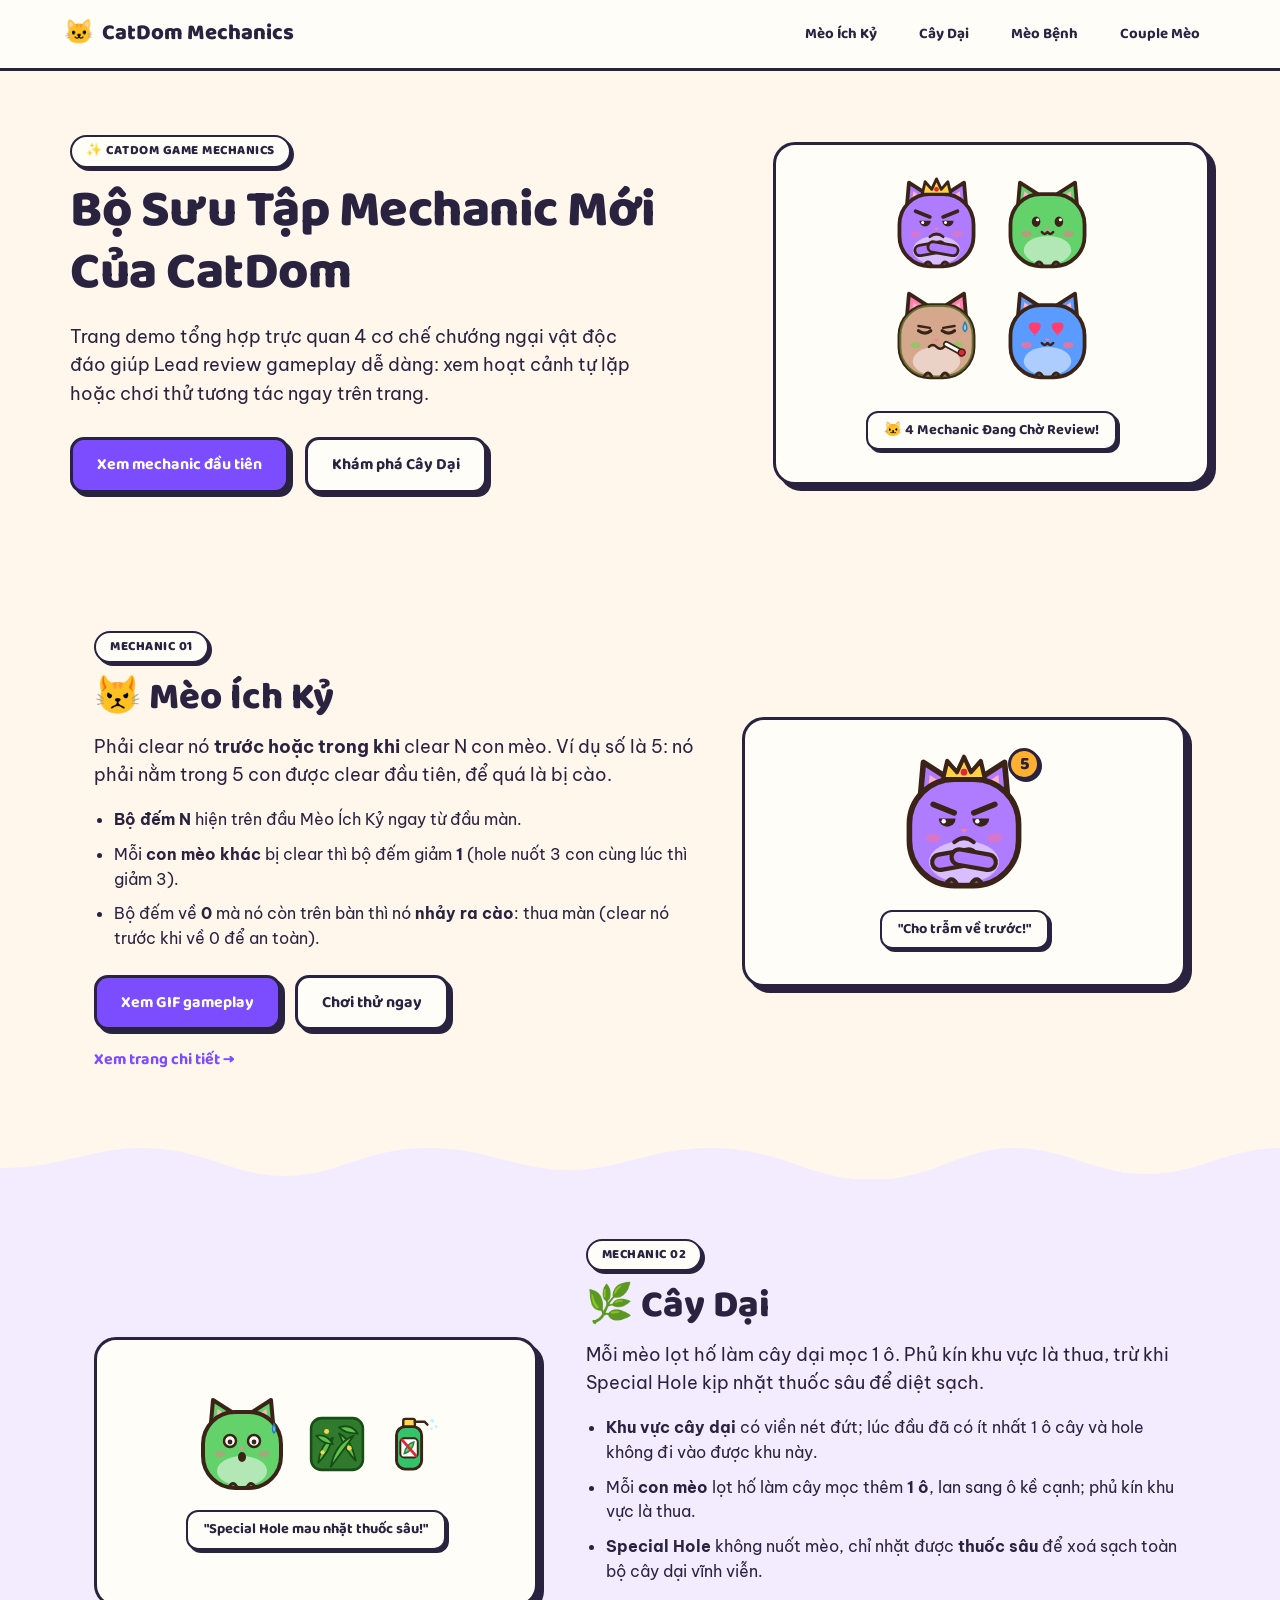
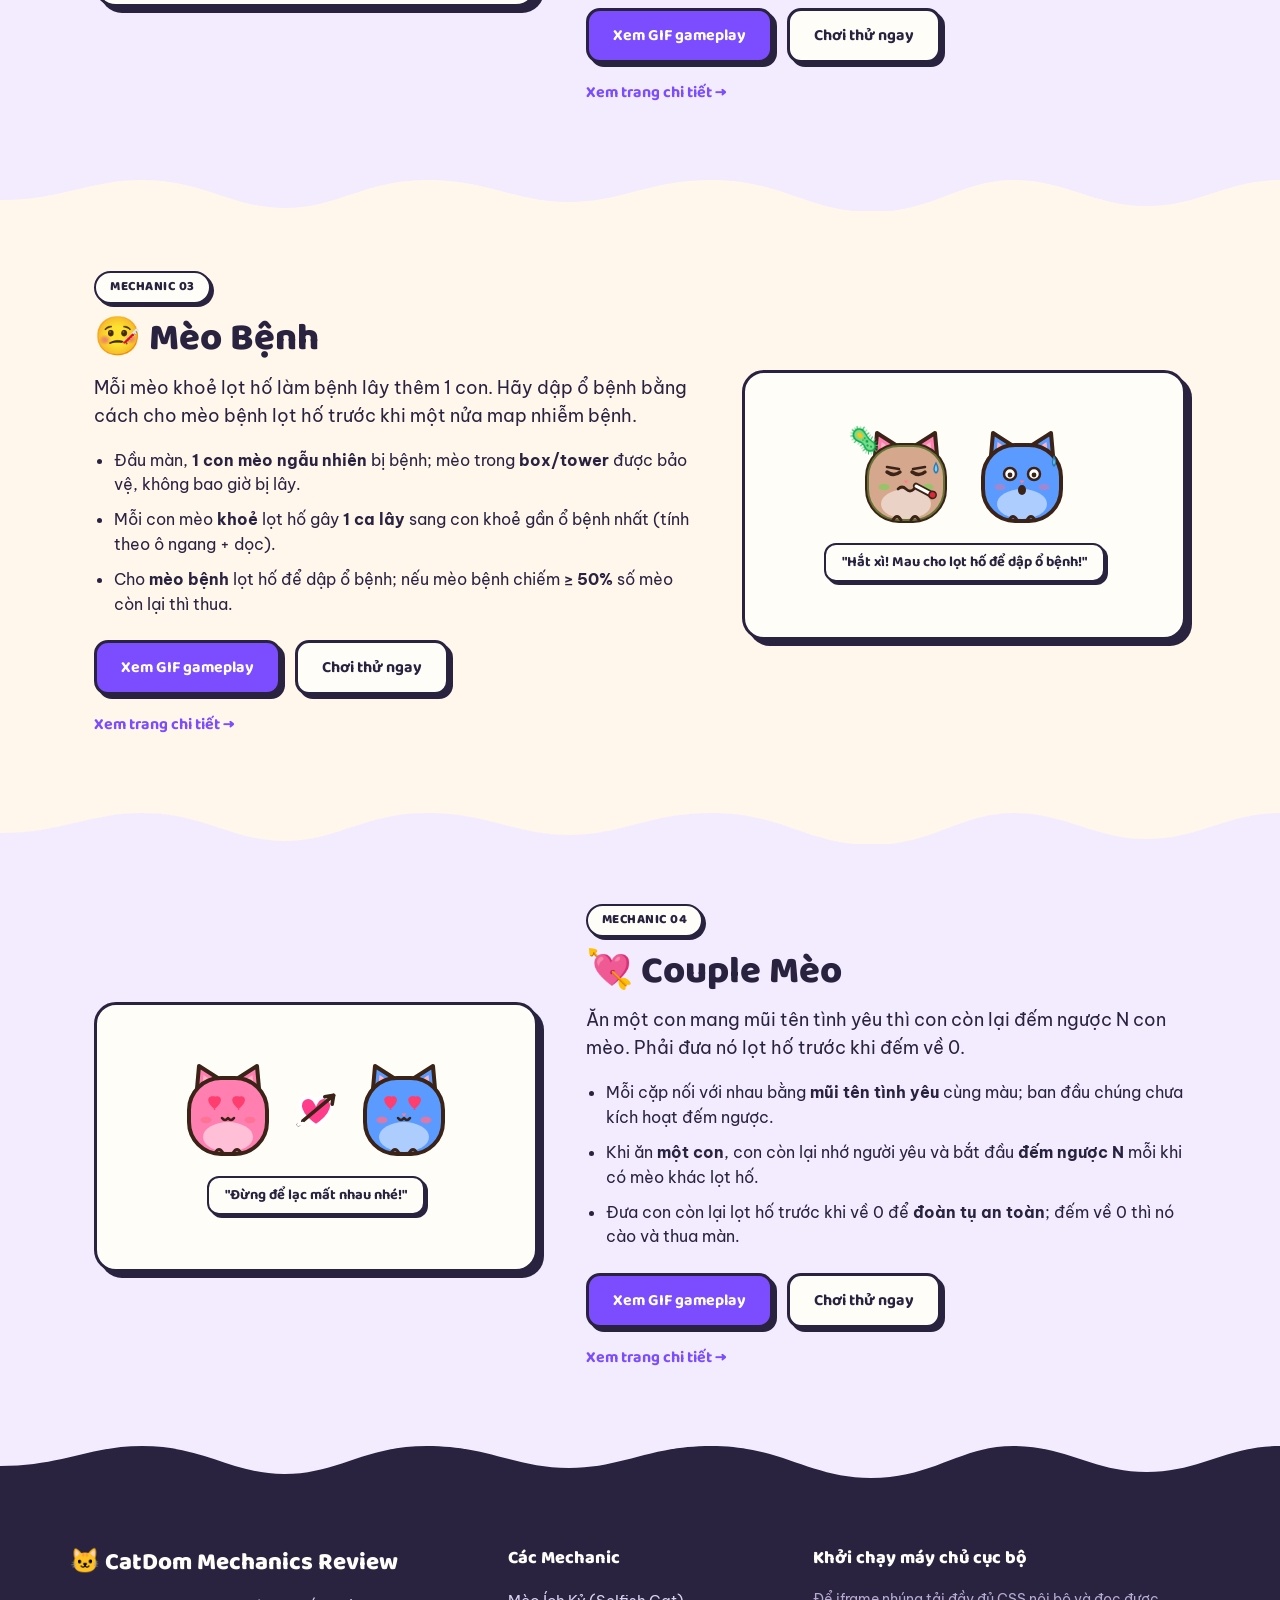
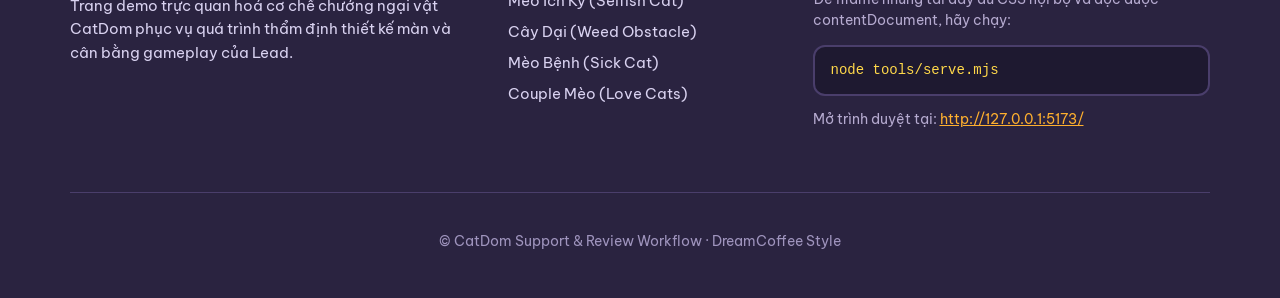
==== index.html @ c5a67ca9 "[worker] LP-1: trang demo tổng index.html" ====
<!doctype html>
<html lang="vi">
<head>
<meta charset="utf-8">
<meta name="viewport" content="width=device-width, initial-scale=1">
<title>CatDom Mechanics – Showcase &amp; Playground</title>
<link rel="preconnect" href="https://fonts.googleapis.com">
<link rel="preconnect" href="https://fonts.gstatic.com" crossorigin>
<link href="https://fonts.googleapis.com/css2?family=Baloo+2:wght@600;700;800&family=Be+Vietnam+Pro:wght@400;500;600;700&display=swap" rel="stylesheet">
<script src="assets/catdom-kit.js"></script>
<style>
:root {
  --bg-page: #fff6ec;
  --bg-alt: #f3ecff;
  --bg-card: #fffdf8;
  --ink: #2a2340;
  --accent: #7b4dff;
  --accent-soft: #efe8ff;
  --border: 3px solid #2a2340;
  --border-sm: 2px solid #2a2340;
  --radius-btn: 14px;
  --radius-card: 22px;
  --radius-chip: 999px;
  --shadow-btn: 4px 4px 0 #2a2340;
  --shadow-btn-hover: 6px 6px 0 #2a2340;
  --shadow-btn-active: 2px 2px 0 #2a2340;
  --shadow-card: 6px 6px 0 #2a2340;
  --shadow-chip: 3px 3px 0 #2a2340;
}

*, *::before, *::after {
  box-sizing: border-box;
}

html, body {
  margin: 0;
  padding: 0;
  width: 100%;
  overflow-x: hidden;
  background-color: var(--bg-page);
  color: var(--ink);
  font-family: 'Be Vietnam Pro', system-ui, -apple-system, sans-serif;
  font-size: 16px;
  line-height: 1.6;
}

h1, h2, h3, .font-title {
  font-family: 'Baloo 2', cursive, sans-serif;
  color: var(--ink);
  margin: 0;
  line-height: 1.2;
}

/* ---------- Header ---------- */
header.topbar {
  position: sticky;
  top: 0;
  z-index: 100;
  background: var(--bg-card);
  border-bottom: var(--border);
  width: 100%;
}

.header-inner {
  max-width: 1200px;
  margin: 0 auto;
  padding: 14px 24px;
  display: flex;
  align-items: center;
  justify-content: space-between;
  gap: 16px;
}

.logo {
  font-family: 'Baloo 2', cursive, sans-serif;
  font-weight: 800;
  font-size: 22px;
  color: var(--ink);
  text-decoration: none;
  display: flex;
  align-items: center;
  gap: 8px;
}

.logo span {
  font-size: 24px;
}

nav.main-nav {
  display: flex;
  align-items: center;
  gap: 10px;
  flex-wrap: wrap;
}

nav.main-nav a {
  font-family: 'Baloo 2', cursive, sans-serif;
  font-weight: 700;
  font-size: 15px;
  color: var(--ink);
  text-decoration: none;
  padding: 6px 14px;
  border-radius: 10px;
  border: 2px solid transparent;
  transition: all 0.15s ease;
}

nav.main-nav a:hover {
  background: var(--accent-soft);
  border-color: var(--ink);
}

/* ---------- Buttons ---------- */
.btn {
  font-family: 'Baloo 2', cursive, sans-serif;
  font-weight: 700;
  font-size: 16px;
  border: var(--border);
  border-radius: var(--radius-btn);
  box-shadow: var(--shadow-btn);
  padding: 12px 24px;
  cursor: pointer;
  text-decoration: none;
  display: inline-flex;
  align-items: center;
  justify-content: center;
  gap: 8px;
  transition: transform 0.15s ease, box-shadow 0.15s ease, background-color 0.15s ease;
  user-select: none;
}

.btn:hover {
  transform: translate(-2px, -2px);
  box-shadow: var(--shadow-btn-hover);
}

.btn:active {
  transform: translate(2px, 2px);
  box-shadow: var(--shadow-btn-active);
}

.btn-primary {
  background: var(--accent);
  color: #ffffff;
}

.btn-primary:hover {
  background: #6c3ce8;
}

.btn-secondary {
  background: var(--bg-card);
  color: var(--ink);
}

.btn-secondary:hover {
  background: #fff6ec;
}

.chip {
  border: var(--border-sm);
  border-radius: var(--radius-chip);
  box-shadow: var(--shadow-chip);
  background: var(--bg-card);
  color: var(--ink);
  font-family: 'Baloo 2', cursive, sans-serif;
  font-weight: 800;
  font-size: 13px;
  text-transform: uppercase;
  letter-spacing: 0.5px;
  padding: 4px 14px;
  display: inline-block;
  margin-bottom: 12px;
}

/* ---------- Hero ---------- */
.hero {
  background: var(--bg-page);
  padding: 64px 24px 32px;
}

.hero-wrap {
  max-width: 1140px;
  margin: 0 auto;
  display: grid;
  grid-template-columns: 1.2fr 0.8fr;
  align-items: center;
  gap: 48px;
}

.hero-text h1 {
  font-size: clamp(34px, 5vw, 52px);
  font-weight: 800;
  margin-bottom: 16px;
  letter-spacing: -0.5px;
}

.hero-desc {
  font-size: 18px;
  color: var(--ink);
  margin-bottom: 28px;
  max-width: 580px;
}

.hero-btns {
  display: flex;
  gap: 16px;
  flex-wrap: wrap;
}

/* ---------- Cards & Art ---------- */
.card-art {
  border: var(--border);
  border-radius: var(--radius-card);
  box-shadow: var(--shadow-card);
  background: var(--bg-card);
  padding: 32px;
  position: relative;
  overflow: hidden;
  display: flex;
  flex-direction: column;
  align-items: center;
  justify-content: center;
  min-height: 270px;
}

.art-stage {
  display: flex;
  flex-direction: column;
  align-items: center;
  gap: 16px;
  width: 100%;
}

.art-cat-single {
  position: relative;
  width: 140px;
  height: 140px;
}

.art-cat-single svg {
  width: 100%;
  height: 100%;
}

.art-count-badge {
  position: absolute;
  top: -6px;
  right: -6px;
  min-width: 32px;
  height: 32px;
  border-radius: 16px;
  border: 3px solid var(--ink);
  font-family: 'Baloo 2', cursive, sans-serif;
  font-weight: 800;
  font-size: 18px;
  line-height: 26px;
  text-align: center;
  color: var(--ink);
  background: #ffb02e;
  box-shadow: 2px 2px 0 var(--ink);
}

.art-speech-bubble {
  background: #fffdf8;
  color: var(--ink);
  border: 2px solid var(--ink);
  border-radius: 12px;
  padding: 6px 16px;
  font-family: 'Baloo 2', cursive, sans-serif;
  font-weight: 700;
  font-size: 14.5px;
  box-shadow: 3px 3px 0 var(--ink);
}

.art-row {
  display: flex;
  align-items: center;
  justify-content: center;
  gap: 16px;
}

.art-cat-item {
  width: 100px;
  height: 100px;
  position: relative;
}

.art-cat-item svg {
  width: 100%;
  height: 100%;
}

.art-prop {
  width: 58px;
  height: 58px;
  display: flex;
  align-items: center;
  justify-content: center;
}

.art-prop svg {
  width: 100%;
  height: 100%;
}

.art-heart-prop {
  width: 44px;
  height: 44px;
}

.art-heart-prop svg {
  width: 100%;
  height: 100%;
}

.art-germ {
  position: absolute;
  top: -8px;
  left: -8px;
  font-size: 26px;
}

.hero-cats-cluster {
  display: grid;
  grid-template-columns: repeat(2, 95px);
  gap: 16px;
  justify-content: center;
  margin-bottom: 12px;
}

.hero-cluster-cat {
  width: 95px;
  height: 95px;
}

.hero-cluster-cat svg {
  width: 100%;
  height: 100%;
}

/* ---------- Mechanic Sections ---------- */
section.mech {
  width: 100%;
  position: relative;
}

section#selfish { background: var(--bg-page); }
section#weed { background: var(--bg-alt); }
section#sick { background: var(--bg-page); }
section#couple { background: var(--bg-alt); }

.mech-grid {
  max-width: 1140px;
  margin: 0 auto;
  padding: 60px 24px;
  display: grid;
  grid-template-columns: 1.15fr 0.85fr;
  align-items: center;
  gap: 48px;
}

.mech-reverse {
  grid-template-columns: 0.85fr 1.15fr;
}

.mech-reverse .mech-text-col {
  order: 2;
}

.mech-reverse .mech-art-col {
  order: 1;
}

.mech-text-col h2 {
  font-size: clamp(28px, 4vw, 38px);
  font-weight: 800;
  margin-bottom: 12px;
}

.lead-desc {
  font-size: 17.5px;
  margin: 0 0 18px 0;
}

.lead-desc b {
  color: var(--ink);
}

ul.mech-rules {
  margin: 0 0 24px 0;
  padding-left: 20px;
}

ul.mech-rules li {
  margin-bottom: 10px;
  font-size: 15.5px;
}

ul.mech-rules li b {
  font-weight: 700;
}

.btn-group {
  display: flex;
  gap: 14px;
  flex-wrap: wrap;
  margin-bottom: 16px;
}

.link-detail {
  display: inline-flex;
  align-items: center;
  gap: 6px;
  font-family: 'Baloo 2', cursive, sans-serif;
  font-weight: 700;
  font-size: 16px;
  color: var(--accent);
  text-decoration: none;
  transition: transform 0.15s ease;
}

.link-detail:hover {
  text-decoration: underline;
  transform: translateX(4px);
}

/* ---------- Drip Dividers ---------- */
.drip-wrap {
  width: 100%;
  line-height: 0;
  overflow: hidden;
  margin-top: -1px;
  margin-bottom: -1px;
}

.drip-svg {
  display: block;
  width: 100%;
  height: 48px;
}

/* ---------- Footer ---------- */
footer.site-footer {
  background: var(--ink);
  color: #fffdf8;
  padding: 64px 24px 32px;
  border-top: var(--border);
}

.footer-inner {
  max-width: 1140px;
  margin: 0 auto;
  display: grid;
  grid-template-columns: 1.5fr 1fr 1.5fr;
  gap: 40px;
  margin-bottom: 48px;
}

.footer-brand .footer-logo {
  font-family: 'Baloo 2', cursive, sans-serif;
  font-weight: 800;
  font-size: 24px;
  color: #fffdf8;
  margin-bottom: 12px;
}

.footer-brand p {
  color: #d9d2f0;
  font-size: 14.5px;
  line-height: 1.6;
  margin: 0;
}

.footer-col h4 {
  font-family: 'Baloo 2', cursive, sans-serif;
  font-weight: 800;
  font-size: 18px;
  color: #fffdf8;
  margin: 0 0 16px 0;
}

.footer-col nav {
  display: flex;
  flex-direction: column;
  gap: 8px;
}

.footer-col nav a {
  color: #d9d2f0;
  text-decoration: none;
  font-size: 14.5px;
  transition: color 0.15s;
}

.footer-col nav a:hover {
  color: #ffb02e;
}

.footer-command {
  background: #1e1930;
  border: 2px solid #4a3e6b;
  border-radius: 12px;
  padding: 12px 16px;
  font-size: 14px;
  color: #ffd84a;
  font-family: Consolas, monospace;
  margin: 10px 0;
  user-select: all;
}

.footer-sub {
  color: #b5aacf;
  font-size: 13.5px;
}

.footer-bottom {
  max-width: 1140px;
  margin: 0 auto;
  padding-top: 24px;
  border-top: 1px solid #4a3e6b;
  text-align: center;
  color: #9f94bd;
  font-size: 13.5px;
}

/* ---------- Dialog (Viewer) ---------- */
dialog#viewer {
  border: var(--border);
  border-radius: var(--radius-card);
  box-shadow: 8px 8px 0 var(--ink);
  background: var(--bg-card);
  padding: 0;
  width: 92vw;
  max-width: 980px;
  height: 86vh;
  max-height: 850px;
  overflow: hidden;
}

dialog#viewer::backdrop {
  background: rgba(42, 35, 64, 0.65);
  backdrop-filter: blur(4px);
}

.viewer-window {
  display: flex;
  flex-direction: column;
  height: 100%;
  width: 100%;
}

.viewer-header {
  display: flex;
  align-items: center;
  justify-content: space-between;
  gap: 16px;
  padding: 14px 20px;
  background: var(--bg-card);
  border-bottom: var(--border);
  flex-shrink: 0;
}

#viewer-title {
  font-family: 'Baloo 2', cursive, sans-serif;
  font-size: 22px;
  font-weight: 800;
  margin: 0;
  color: var(--ink);
}

.viewer-toolbar {
  display: flex;
  align-items: center;
  gap: 12px;
}

.mode-switch {
  display: inline-flex;
  background: var(--bg-page);
  border: var(--border-sm);
  border-radius: 12px;
  padding: 3px;
  gap: 4px;
}

.btn-mode {
  border: none;
  background: transparent;
  color: var(--ink);
  font-family: 'Baloo 2', cursive, sans-serif;
  font-weight: 700;
  font-size: 14px;
  padding: 6px 14px;
  border-radius: 8px;
  cursor: pointer;
  transition: all 0.15s ease;
}

.btn-mode[aria-pressed="true"] {
  background: var(--accent);
  color: #ffffff;
  box-shadow: 2px 2px 0 var(--ink);
}

.btn-close {
  width: 36px;
  height: 36px;
  border: 2.5px solid var(--ink);
  border-radius: 10px;
  background: var(--bg-card);
  color: var(--ink);
  font-size: 16px;
  font-weight: 800;
  display: flex;
  align-items: center;
  justify-content: center;
  cursor: pointer;
  box-shadow: 2px 2px 0 var(--ink);
  transition: transform 0.1s, box-shadow 0.1s;
}

.btn-close:hover {
  transform: translate(-1px, -1px);
  box-shadow: 3px 3px 0 var(--ink);
}

.btn-close:active {
  transform: translate(1px, 1px);
  box-shadow: 1px 1px 0 var(--ink);
}

.serve-notice {
  background: #fff3d6;
  color: #9a5b00;
  border-bottom: 2px solid var(--ink);
  padding: 10px 18px;
  font-size: 13.5px;
  margin: 0;
}

.serve-notice code {
  background: #ffe3a8;
  padding: 2px 6px;
  border-radius: 6px;
  font-weight: 700;
}

.viewer-body {
  flex: 1;
  width: 100%;
  position: relative;
  background: #f5f2fb;
  overflow: hidden;
}

#viewer-frame {
  width: 100%;
  height: 100%;
  border: none;
  display: block;
}

/* ---------- Responsive (Mobile <= 760px) ---------- */
@media (max-width: 760px) {
  .header-inner {
    padding: 12px 16px;
    flex-direction: column;
    align-items: flex-start;
  }

  nav.main-nav {
    width: 100%;
    overflow-x: auto;
    padding-bottom: 4px;
    gap: 6px;
  }

  nav.main-nav a {
    font-size: 13.5px;
    padding: 4px 10px;
    white-space: nowrap;
  }

  .hero {
    padding: 36px 16px 20px;
  }

  .hero-wrap {
    grid-template-columns: 1fr;
    gap: 32px;
  }

  .hero-text h1 {
    font-size: 32px;
  }

  .hero-btns, .btn-group {
    flex-direction: column;
    width: 100%;
  }

  .hero-btns .btn, .btn-group .btn {
    width: 100%;
    text-align: center;
  }

  .mech-grid, .mech-reverse {
    grid-template-columns: 1fr;
    padding: 40px 16px;
    gap: 28px;
  }

  .mech-art-col, .mech-reverse .mech-art-col {
    order: -1;
    width: 100%;
  }

  .mech-text-col, .mech-reverse .mech-text-col {
    order: 1;
    width: 100%;
  }

  .card-art {
    padding: 24px 16px;
    min-height: 220px;
  }

  dialog#viewer {
    width: 96vw;
    height: 94vh;
    max-height: 96vh;
    border-radius: 16px;
  }

  .viewer-header {
    flex-direction: column;
    align-items: stretch;
    gap: 10px;
    padding: 10px 14px;
  }

  .viewer-toolbar {
    justify-content: space-between;
  }

  .mode-switch {
    flex: 1;
  }

  .btn-mode {
    flex: 1;
    text-align: center;
    padding: 6px 8px;
    font-size: 13px;
  }

  .footer-inner {
    grid-template-columns: 1fr;
    gap: 32px;
  }
}
</style>
</head>
<body>

<header class="topbar">
  <div class="header-inner">
    <a href="#" class="logo"><span>🐱</span> CatDom Mechanics</a>
    <nav class="main-nav">
      <a href="#selfish">Mèo Ích Kỷ</a>
      <a href="#weed">Cây Dại</a>
      <a href="#sick">Mèo Bệnh</a>
      <a href="#couple">Couple Mèo</a>
    </nav>
  </div>
</header>

<main>
  <!-- Hero Section -->
  <section class="hero">
    <div class="hero-wrap">
      <div class="hero-text">
        <div class="chip">✨ CatDom Game Mechanics</div>
        <h1>Bộ Sưu Tập Mechanic Mới Của CatDom</h1>
        <p class="hero-desc">Trang demo tổng hợp trực quan 4 cơ chế chướng ngại vật độc đáo giúp Lead review gameplay dễ dàng: xem hoạt cảnh tự lặp hoặc chơi thử tương tác ngay trên trang.</p>
        <div class="hero-btns">
          <a href="#selfish" class="btn btn-primary">Xem mechanic đầu tiên</a>
          <a href="#weed" class="btn btn-secondary">Khám phá Cây Dại</a>
        </div>
      </div>
      <div class="hero-visual">
        <div class="card-art" id="hero-art">
          <!-- Rendered via JS -->
        </div>
      </div>
    </div>
  </section>

  <!-- Drip divider from Hero (#fff6ec) to Section 1 (#fff6ec) -->
  <div class="drip-wrap" style="background: var(--bg-page);" aria-hidden="true">
    <svg class="drip-svg" viewBox="0 0 1440 48" preserveAspectRatio="none">
      <path fill="var(--bg-page)" d="M0,0 L1440,0 L1440,16 C1380,16 1350,42 1290,42 C1230,42 1200,16 1140,16 C1080,16 1050,48 980,48 C910,48 880,16 800,16 C730,16 700,38 640,38 C580,38 550,16 480,16 C410,16 380,44 320,44 C260,44 230,16 160,16 C100,16 70,36 0,36 Z"></path>
    </svg>
  </div>

  <!-- Section 1: Selfish Cat -->
  <section id="selfish" class="mech" data-page="selfish-cat.html">
    <div class="mech-grid">
      <div class="mech-text-col">
        <div class="chip">Mechanic 01</div>
        <h2>😾 Mèo Ích Kỷ</h2>
        <p class="lead-desc">Phải clear nó <b>trước hoặc trong khi</b> clear N con mèo. Ví dụ số là 5: nó phải nằm trong 5 con được clear đầu tiên, để quá là bị cào.</p>
        <ul class="mech-rules">
          <li><b>Bộ đếm N</b> hiện trên đầu Mèo Ích Kỷ ngay từ đầu màn.</li>
          <li>Mỗi <b>con mèo khác</b> bị clear thì bộ đếm giảm <b>1</b> (hole nuốt 3 con cùng lúc thì giảm 3).</li>
          <li>Bộ đếm về <b>0</b> mà nó còn trên bàn thì nó <b>nhảy ra cào</b>: thua màn (clear nó trước khi về 0 để an toàn).</li>
        </ul>
        <div class="btn-group">
          <button type="button" class="btn btn-primary" data-action="gif">Xem GIF gameplay</button>
          <button type="button" class="btn btn-secondary" data-action="play">Chơi thử ngay</button>
        </div>
        <a href="selfish-cat.html" class="link-detail">Xem trang chi tiết →</a>
      </div>
      <div class="mech-art-col">
        <div class="card-art" id="art-selfish">
          <!-- Rendered via JS -->
        </div>
      </div>
    </div>
  </section>

  <!-- Drip divider from Section 1 (#fff6ec) to Section 2 (#f3ecff) -->
  <div class="drip-wrap" style="background: var(--bg-alt);" aria-hidden="true">
    <svg class="drip-svg" viewBox="0 0 1440 48" preserveAspectRatio="none">
      <path fill="var(--bg-page)" d="M0,0 L1440,0 L1440,16 C1380,16 1350,42 1290,42 C1230,42 1200,16 1140,16 C1080,16 1050,48 980,48 C910,48 880,16 800,16 C730,16 700,38 640,38 C580,38 550,16 480,16 C410,16 380,44 320,44 C260,44 230,16 160,16 C100,16 70,36 0,36 Z"></path>
    </svg>
  </div>

  <!-- Section 2: Weed -->
  <section id="weed" class="mech" data-page="weed.html">
    <div class="mech-grid mech-reverse">
      <div class="mech-text-col">
        <div class="chip">Mechanic 02</div>
        <h2>🌿 Cây Dại</h2>
        <p class="lead-desc">Mỗi mèo lọt hố làm cây dại mọc 1 ô. Phủ kín khu vực là thua, trừ khi Special Hole kịp nhặt thuốc sâu để diệt sạch.</p>
        <ul class="mech-rules">
          <li><b>Khu vực cây dại</b> có viền nét đứt; lúc đầu đã có ít nhất 1 ô cây và hole không đi vào được khu này.</li>
          <li>Mỗi <b>con mèo</b> lọt hố làm cây mọc thêm <b>1 ô</b>, lan sang ô kề cạnh; phủ kín khu vực là thua.</li>
          <li><b>Special Hole</b> không nuốt mèo, chỉ nhặt được <b>thuốc sâu</b> để xoá sạch toàn bộ cây dại vĩnh viễn.</li>
        </ul>
        <div class="btn-group">
          <button type="button" class="btn btn-primary" data-action="gif">Xem GIF gameplay</button>
          <button type="button" class="btn btn-secondary" data-action="play">Chơi thử ngay</button>
        </div>
        <a href="weed.html" class="link-detail">Xem trang chi tiết →</a>
      </div>
      <div class="mech-art-col">
        <div class="card-art" id="art-weed">
          <!-- Rendered via JS -->
        </div>
      </div>
    </div>
  </section>

  <!-- Drip divider from Section 2 (#f3ecff) to Section 3 (#fff6ec) -->
  <div class="drip-wrap" style="background: var(--bg-page);" aria-hidden="true">
    <svg class="drip-svg" viewBox="0 0 1440 48" preserveAspectRatio="none">
      <path fill="var(--bg-alt)" d="M0,0 L1440,0 L1440,16 C1380,16 1350,42 1290,42 C1230,42 1200,16 1140,16 C1080,16 1050,48 980,48 C910,48 880,16 800,16 C730,16 700,38 640,38 C580,38 550,16 480,16 C410,16 380,44 320,44 C260,44 230,16 160,16 C100,16 70,36 0,36 Z"></path>
    </svg>
  </div>

  <!-- Section 3: Sick Cat -->
  <section id="sick" class="mech" data-page="sick-cat.html">
    <div class="mech-grid">
      <div class="mech-text-col">
        <div class="chip">Mechanic 03</div>
        <h2>🤒 Mèo Bệnh</h2>
        <p class="lead-desc">Mỗi mèo khoẻ lọt hố làm bệnh lây thêm 1 con. Hãy dập ổ bệnh bằng cách cho mèo bệnh lọt hố trước khi một nửa map nhiễm bệnh.</p>
        <ul class="mech-rules">
          <li>Đầu màn, <b>1 con mèo ngẫu nhiên</b> bị bệnh; mèo trong <b>box/tower</b> được bảo vệ, không bao giờ bị lây.</li>
          <li>Mỗi con mèo <b>khoẻ</b> lọt hố gây <b>1 ca lây</b> sang con khoẻ gần ổ bệnh nhất (tính theo ô ngang + dọc).</li>
          <li>Cho <b>mèo bệnh</b> lọt hố để dập ổ bệnh; nếu mèo bệnh chiếm <b>≥ 50%</b> số mèo còn lại thì thua.</li>
        </ul>
        <div class="btn-group">
          <button type="button" class="btn btn-primary" data-action="gif">Xem GIF gameplay</button>
          <button type="button" class="btn btn-secondary" data-action="play">Chơi thử ngay</button>
        </div>
        <a href="sick-cat.html" class="link-detail">Xem trang chi tiết →</a>
      </div>
      <div class="mech-art-col">
        <div class="card-art" id="art-sick">
          <!-- Rendered via JS -->
        </div>
      </div>
    </div>
  </section>

  <!-- Drip divider from Section 3 (#fff6ec) to Section 4 (#f3ecff) -->
  <div class="drip-wrap" style="background: var(--bg-alt);" aria-hidden="true">
    <svg class="drip-svg" viewBox="0 0 1440 48" preserveAspectRatio="none">
      <path fill="var(--bg-page)" d="M0,0 L1440,0 L1440,16 C1380,16 1350,42 1290,42 C1230,42 1200,16 1140,16 C1080,16 1050,48 980,48 C910,48 880,16 800,16 C730,16 700,38 640,38 C580,38 550,16 480,16 C410,16 380,44 320,44 C260,44 230,16 160,16 C100,16 70,36 0,36 Z"></path>
    </svg>
  </div>

  <!-- Section 4: Couple Cat -->
  <section id="couple" class="mech" data-page="couple-cat.html">
    <div class="mech-grid mech-reverse">
      <div class="mech-text-col">
        <div class="chip">Mechanic 04</div>
        <h2>💘 Couple Mèo</h2>
        <p class="lead-desc">Ăn một con mang mũi tên tình yêu thì con còn lại đếm ngược N con mèo. Phải đưa nó lọt hố trước khi đếm về 0.</p>
        <ul class="mech-rules">
          <li>Mỗi cặp nối với nhau bằng <b>mũi tên tình yêu</b> cùng màu; ban đầu chúng chưa kích hoạt đếm ngược.</li>
          <li>Khi ăn <b>một con</b>, con còn lại nhớ người yêu và bắt đầu <b>đếm ngược N</b> mỗi khi có mèo khác lọt hố.</li>
          <li>Đưa con còn lại lọt hố trước khi về 0 để <b>đoàn tụ an toàn</b>; đếm về 0 thì nó cào và thua màn.</li>
        </ul>
        <div class="btn-group">
          <button type="button" class="btn btn-primary" data-action="gif">Xem GIF gameplay</button>
          <button type="button" class="btn btn-secondary" data-action="play">Chơi thử ngay</button>
        </div>
        <a href="couple-cat.html" class="link-detail">Xem trang chi tiết →</a>
      </div>
      <div class="mech-art-col">
        <div class="card-art" id="art-couple">
          <!-- Rendered via JS -->
        </div>
      </div>
    </div>
  </section>

  <!-- Drip divider from Section 4 (#f3ecff) to Footer (#2a2340) -->
  <div class="drip-wrap" style="background: var(--ink);" aria-hidden="true">
    <svg class="drip-svg" viewBox="0 0 1440 48" preserveAspectRatio="none">
      <path fill="var(--bg-alt)" d="M0,0 L1440,0 L1440,16 C1380,16 1350,42 1290,42 C1230,42 1200,16 1140,16 C1080,16 1050,48 980,48 C910,48 880,16 800,16 C730,16 700,38 640,38 C580,38 550,16 480,16 C410,16 380,44 320,44 C260,44 230,16 160,16 C100,16 70,36 0,36 Z"></path>
    </svg>
  </div>
</main>

<!-- Footer -->
<footer class="site-footer">
  <div class="footer-inner">
    <div class="footer-brand">
      <div class="footer-logo">🐱 CatDom Mechanics Review</div>
      <p>Trang demo trực quan hoá cơ chế chướng ngại vật CatDom phục vụ quá trình thẩm định thiết kế màn và cân bằng gameplay của Lead.</p>
    </div>
    <div class="footer-col">
      <h4>Các Mechanic</h4>
      <nav>
        <a href="#selfish">Mèo Ích Kỷ (Selfish Cat)</a>
        <a href="#weed">Cây Dại (Weed Obstacle)</a>
        <a href="#sick">Mèo Bệnh (Sick Cat)</a>
        <a href="#couple">Couple Mèo (Love Cats)</a>
      </nav>
    </div>
    <div class="footer-col">
      <h4>Khởi chạy máy chủ cục bộ</h4>
      <p class="footer-sub">Để iframe nhúng tải đầy đủ CSS nội bộ và đọc được contentDocument, hãy chạy:</p>
      <div class="footer-command">node tools/serve.mjs</div>
      <p class="footer-sub">Mở trình duyệt tại: <a href="http://127.0.0.1:5173/" style="color:#ffb02e;">http://127.0.0.1:5173/</a></p>
    </div>
  </div>
  <div class="footer-bottom">
    <p>© CatDom Support &amp; Review Workflow · DreamCoffee Style</p>
  </div>
</footer>

<!-- Viewer Dialog -->
<dialog id="viewer">
  <div class="viewer-window">
    <div class="viewer-header">
      <h2 id="viewer-title">Mechanic Review</h2>
      <div class="viewer-toolbar">
        <div class="mode-switch" role="group" aria-label="Chế độ xem">
          <button type="button" class="btn-mode" data-mode="gif" aria-pressed="true">Xem GIF gameplay</button>
          <button type="button" class="btn-mode" data-mode="play" aria-pressed="false">Chơi thử ngay</button>
        </div>
        <button type="button" class="btn-close" data-action="close" aria-label="Đóng hộp xem">✕</button>
      </div>
    </div>
    <p id="serve-notice" class="serve-notice" hidden>
      ⚠️ Trình duyệt chặn truy cập <code>contentDocument</code> trong iframe (thường khi mở trực tiếp file://). Hãy chạy <code>node tools/serve.mjs</code> và mở http://127.0.0.1:5173/ để xem chế độ rút gọn.
    </p>
    <div class="viewer-body">
      <iframe id="viewer-frame" title="Hộp xem chi tiết mechanic CatDom" src="about:blank"></iframe>
    </div>
  </div>
</dialog>

<!-- Inline Script -->
<script>
let currentMech = null;
let currentMode = null;

const MECH_CONFIG = {
  selfish: { title: '😾 Mèo Ích Kỷ', page: 'selfish-cat.html' },
  weed:    { title: '🌿 Cây Dại', page: 'weed.html' },
  sick:    { title: '🤒 Mèo Bệnh', page: 'sick-cat.html' },
  couple:  { title: '💘 Couple Mèo', page: 'couple-cat.html' }
};

function openViewer(mechId, mode) {
  if (!MECH_CONFIG[mechId] || (mode !== 'gif' && mode !== 'play')) {
    return;
  }

  currentMech = mechId;
  currentMode = mode;

  const cfg = MECH_CONFIG[mechId];
  const dialog = document.getElementById('viewer');
  const titleEl = document.getElementById('viewer-title');
  const iframe = document.getElementById('viewer-frame');
  const noticeEl = document.getElementById('serve-notice');
  const btnGif = dialog.querySelector('button[data-mode="gif"]');
  const btnPlay = dialog.querySelector('button[data-mode="play"]');

  // Đặt tiêu đề theo tên mechanic
  if (titleEl) {
    titleEl.textContent = cfg.title;
  }

  // Cập nhật trạng thái nút chuyển chế độ
  if (btnGif) btnGif.setAttribute('aria-pressed', mode === 'gif' ? 'true' : 'false');
  if (btnPlay) btnPlay.setAttribute('aria-pressed', mode === 'play' ? 'true' : 'false');

  function applyEmbedStyle() {
    try {
      if (iframe.getAttribute('src') === 'about:blank') {
        return;
      }
      const doc = iframe.contentDocument;
      if (doc && doc.URL === 'about:blank') {
        return;
      }
      if (!doc || !doc.head) {
        if (noticeEl) noticeEl.hidden = false;
        return;
      }
      const sel = currentMode === 'gif' ? '.demos' : '.card.play';
      let style = doc.getElementById('embed-style');
      if (!style) {
        style = doc.createElement('style');
        style.id = 'embed-style';
        doc.head.appendChild(style);
      }
      style.textContent = `header.topbar{display:none!important}
main{padding-top:12px!important}
main>*:not(${sel}){display:none!important}`;
      if (noticeEl) noticeEl.hidden = true;
    } catch (e) {
      if (noticeEl) noticeEl.hidden = false;
    }
  }

  // Khi iframe load, chèn CSS nhúng nguyên văn vào contentDocument
  iframe.onload = function() {
    applyEmbedStyle();
  };

  const targetPage = cfg.page;
  const currentSrc = iframe.getAttribute('src');
  if (currentSrc === targetPage) {
    applyEmbedStyle();
  } else {
    iframe.src = targetPage;
  }

  // Mở dialog nếu chưa mở
  if (!dialog.open) {
    dialog.showModal();
  }
}

window.openViewer = openViewer;

// Khởi tạo các sự kiện và vẽ ảnh minh hoạ khi DOM sẵn sàng
document.addEventListener('DOMContentLoaded', function() {
  const dialog = document.getElementById('viewer');
  const iframe = document.getElementById('viewer-frame');
  const btnClose = dialog.querySelector('button[data-action="close"]');
  const btnModeGif = dialog.querySelector('button[data-mode="gif"]');
  const btnModePlay = dialog.querySelector('button[data-mode="play"]');

  // Đóng dialog khi bấm nút close
  if (btnClose) {
    btnClose.addEventListener('click', function() {
      dialog.close();
    });
  }

  // Dọn dẹp iframe về about:blank khi đóng dialog (nút close, Esc, backdrop)
  dialog.addEventListener('close', function() {
    iframe.src = 'about:blank';
  });

  // Đóng dialog khi bấm vào nền ngoài khung
  dialog.addEventListener('click', function(event) {
    if (event.target === dialog) {
      dialog.close();
    }
  });

  // Chuyển chế độ xem trong dialog
  if (btnModeGif) {
    btnModeGif.addEventListener('click', function() {
      if (currentMech) openViewer(currentMech, 'gif');
    });
  }
  if (btnModePlay) {
    btnModePlay.addEventListener('click', function() {
      if (currentMech) openViewer(currentMech, 'play');
    });
  }

  // Gắn sự kiện cho các nút trong từng section mechanic
  document.querySelectorAll('section.mech').forEach(function(sec) {
    const id = sec.id;
    const gifBtn = sec.querySelector('button[data-action="gif"]');
    const playBtn = sec.querySelector('button[data-action="play"]');
    if (gifBtn) {
      gifBtn.addEventListener('click', function() {
        openViewer(id, 'gif');
      });
    }
    if (playBtn) {
      playBtn.addEventListener('click', function() {
        openViewer(id, 'play');
      });
    }
  });

  // Vẽ ảnh minh hoạ bằng CatDom.catSVG
  renderIllustrations();
});

function renderIllustrations() {
  if (typeof CatDom === 'undefined') return;

  // Hero: cụm 4 con mèo đại diện cho 4 mechanic
  const heroArt = document.getElementById('hero-art');
  if (heroArt) {
    heroArt.innerHTML = `
      <div class="art-stage">
        <div class="hero-cats-cluster">
          <div class="hero-cluster-cat">${CatDom.catSVG('purple', 'annoyed', {crown: true, arms: 'crossed'})}</div>
          <div class="hero-cluster-cat">${CatDom.catSVG('green', 'happy')}</div>
          <div class="hero-cluster-cat">${CatDom.catSVG('pink', 'sick', {sick: true})}</div>
          <div class="hero-cluster-cat">${CatDom.catSVG('blue', 'love')}</div>
        </div>
        <div class="art-speech-bubble">🐱 4 Mechanic Đang Chờ Review!</div>
      </div>
    `;
  }

  // Mechanic 01: Mèo Ích Kỷ
  const artSelfish = document.getElementById('art-selfish');
  if (artSelfish) {
    artSelfish.innerHTML = `
      <div class="art-stage">
        <div class="art-cat-single">
          ${CatDom.catSVG('purple', 'annoyed', {crown: true, arms: 'crossed'})}
          <div class="art-count-badge">5</div>
        </div>
        <div class="art-speech-bubble">"Cho trẫm về trước!"</div>
      </div>
    `;
  }

  // Mechanic 02: Cây Dại
  const artWeed = document.getElementById('art-weed');
  if (artWeed) {
    artWeed.innerHTML = `
      <div class="art-stage">
        <div class="art-row">
          <div class="art-cat-item">${CatDom.catSVG('green', 'scared')}</div>
          <div class="art-prop">${CatDom.weedSVG()}</div>
          <div class="art-prop">${CatDom.pesticideSVG()}</div>
        </div>
        <div class="art-speech-bubble">"Special Hole mau nhặt thuốc sâu!"</div>
      </div>
    `;
  }

  // Mechanic 03: Mèo Bệnh
  const artSick = document.getElementById('art-sick');
  if (artSick) {
    artSick.innerHTML = `
      <div class="art-stage">
        <div class="art-row">
          <div class="art-cat-item">${CatDom.catSVG('pink', 'sick', {sick: true})}<span class="art-germ">🦠</span></div>
          <div class="art-cat-item">${CatDom.catSVG('blue', 'scared')}</div>
        </div>
        <div class="art-speech-bubble">"Hắt xì! Mau cho lọt hố để dập ổ bệnh!"</div>
      </div>
    `;
  }

  // Mechanic 04: Couple Mèo
  const artCouple = document.getElementById('art-couple');
  if (artCouple) {
    artCouple.innerHTML = `
      <div class="art-stage">
        <div class="art-row">
          <div class="art-cat-item">${CatDom.catSVG('pink', 'love')}</div>
          <div class="art-prop art-heart-prop">${CatDom.heartMarkSVG('#ff3d8b')}</div>
          <div class="art-cat-item">${CatDom.catSVG('blue', 'love')}</div>
        </div>
        <div class="art-speech-bubble">"Đừng để lạc mất nhau nhé!"</div>
      </div>
    `;
  }
}
</script>
</body>
</html>
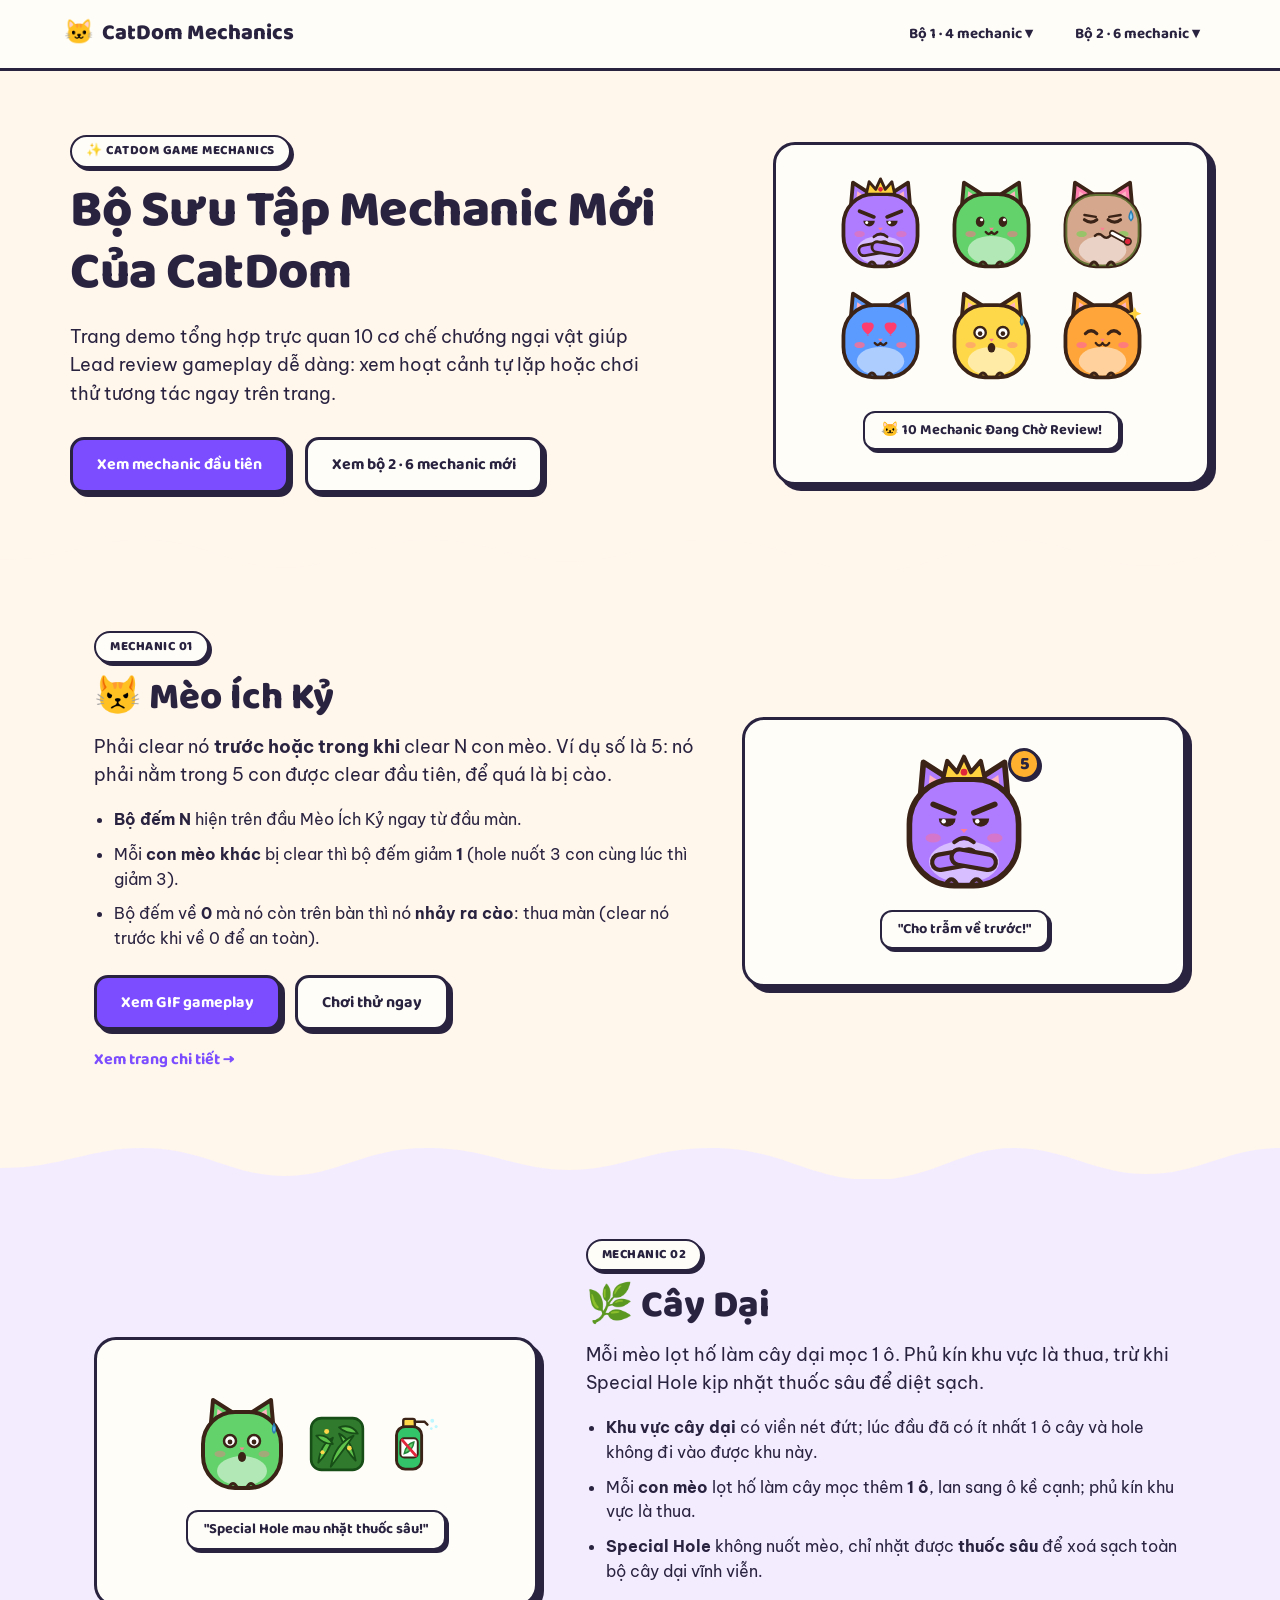
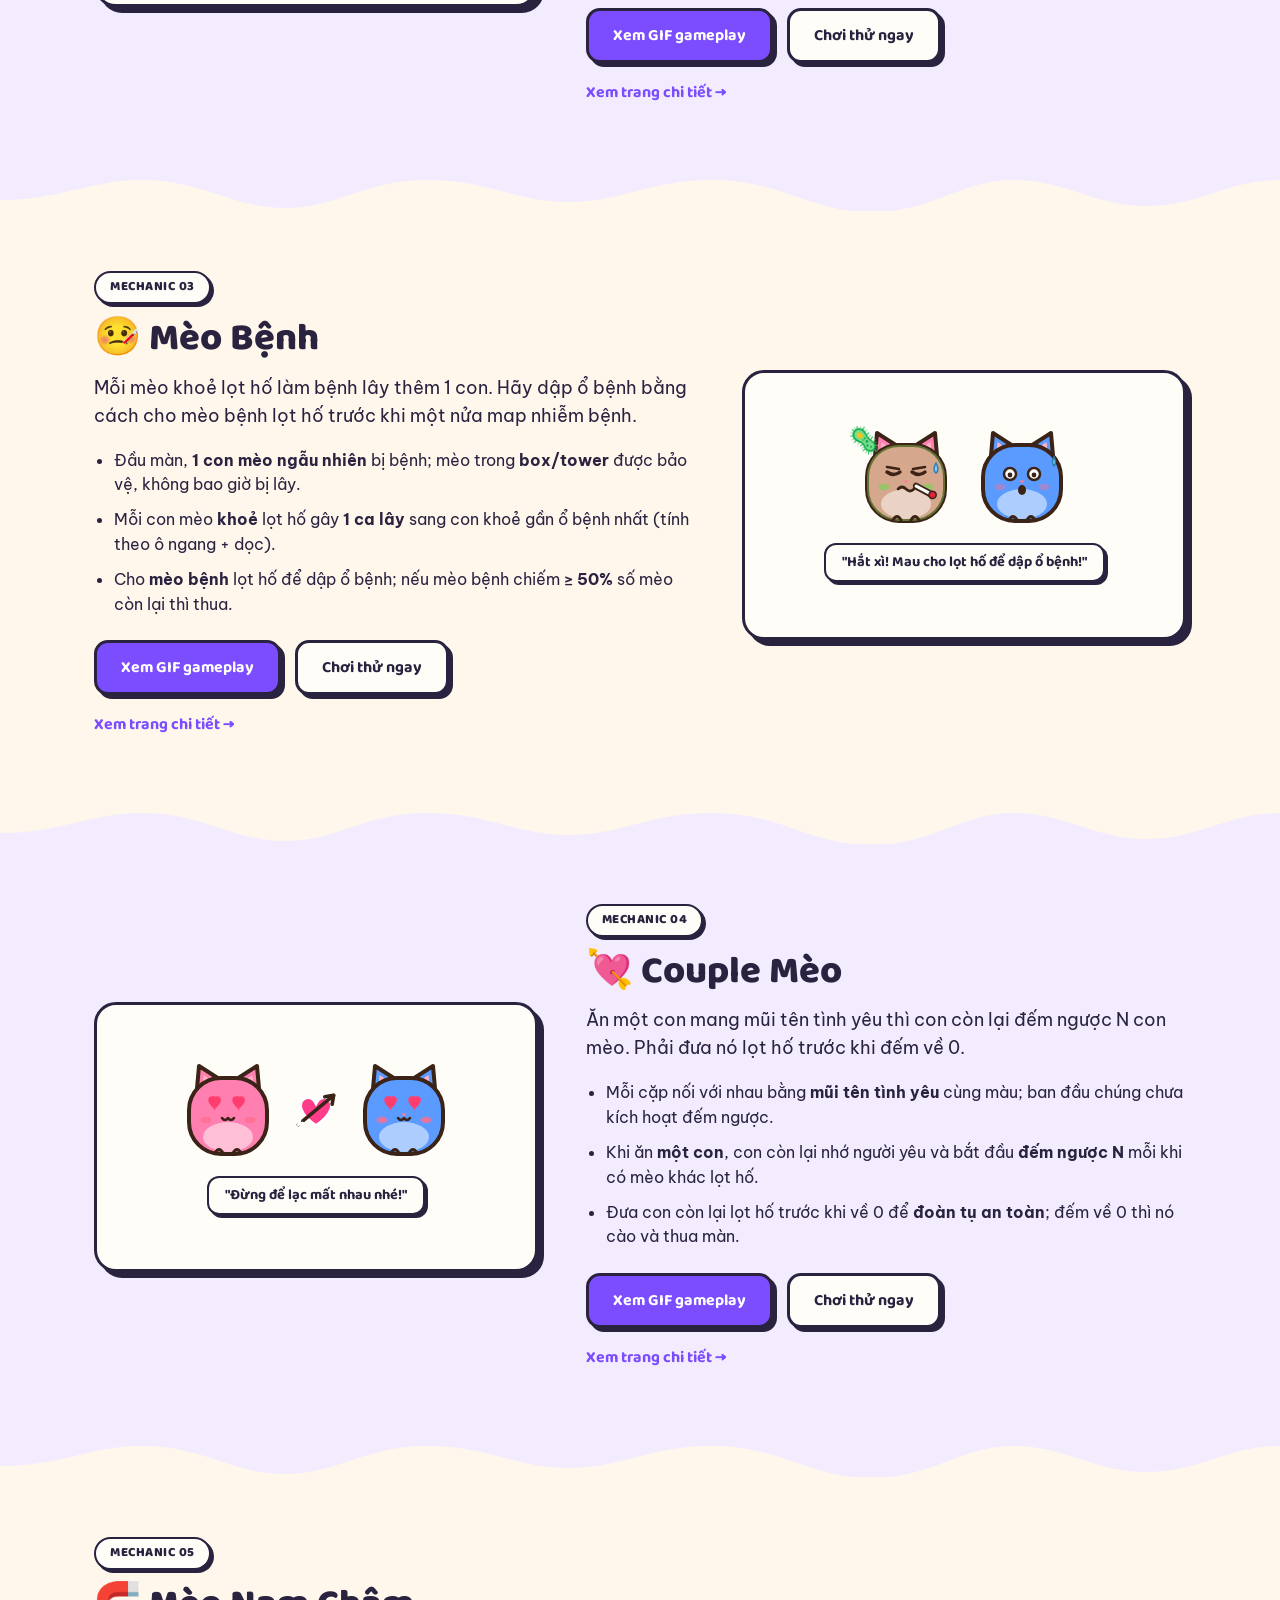
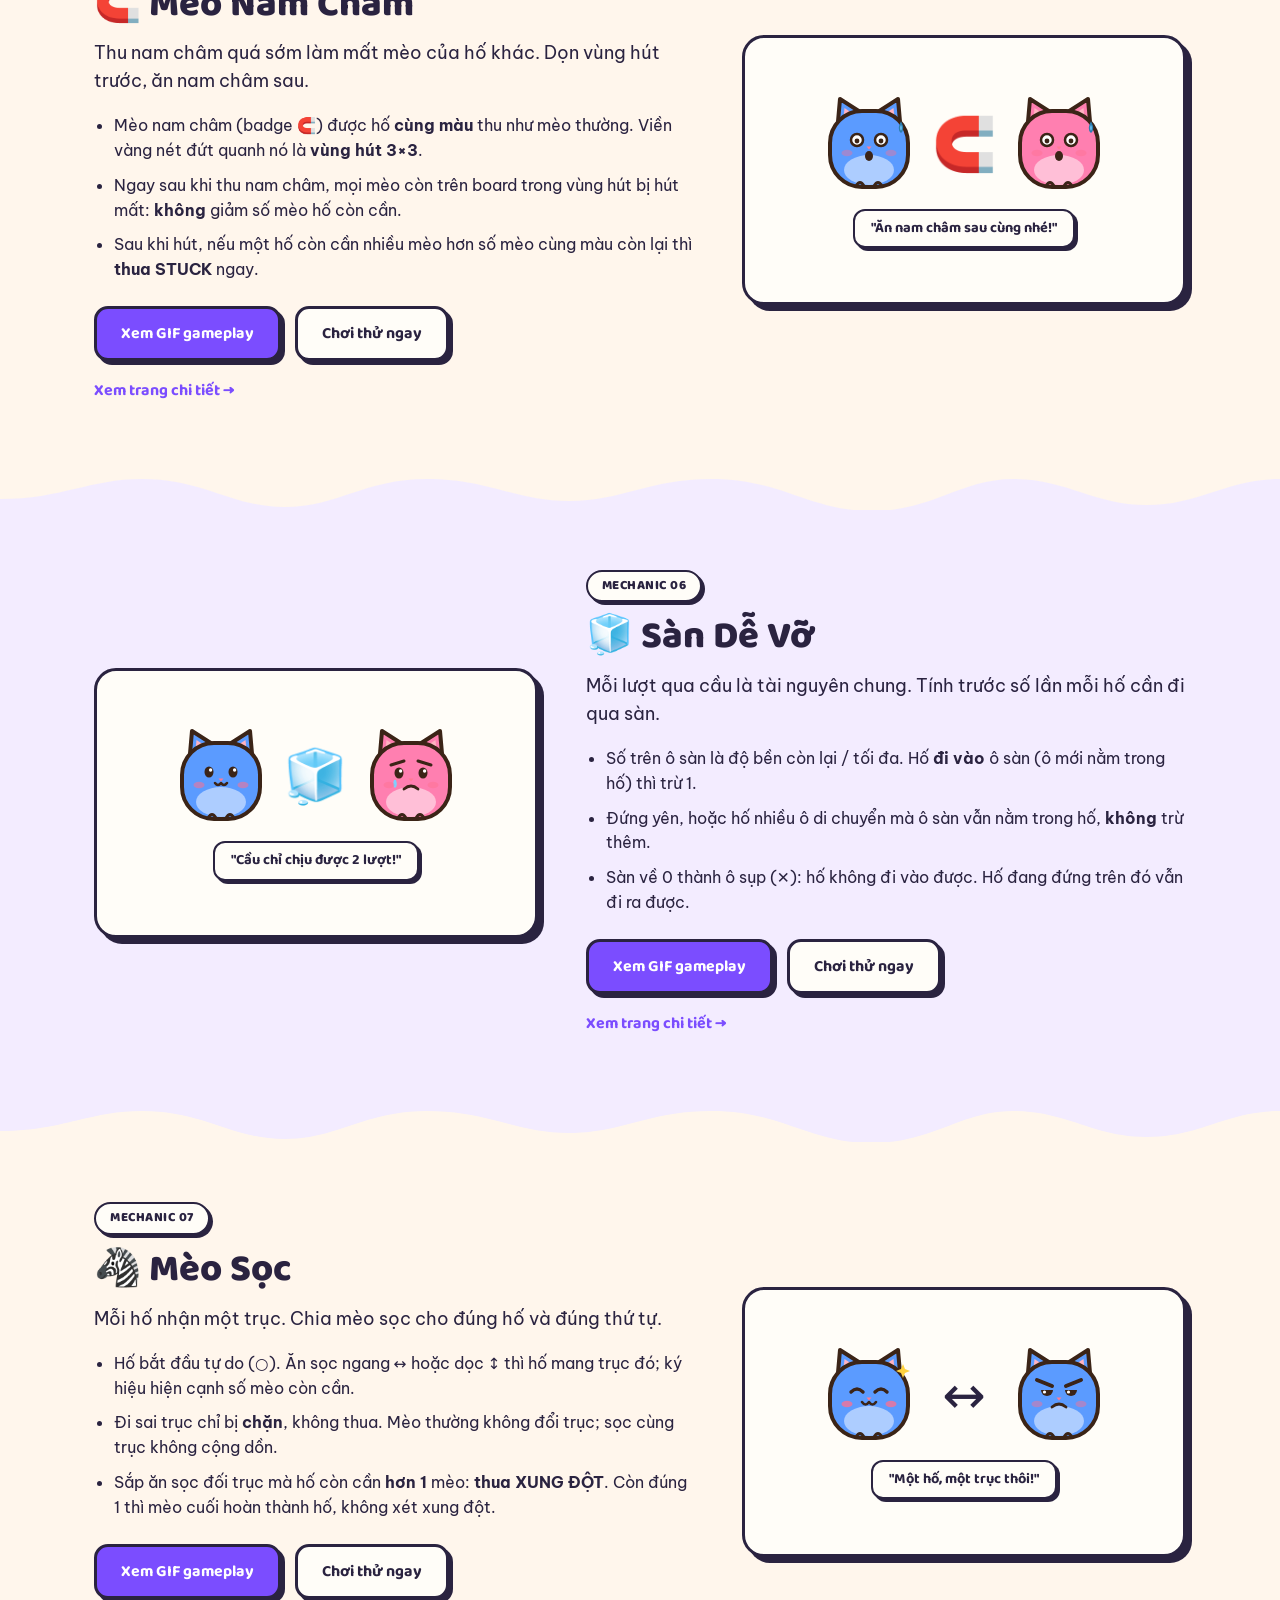
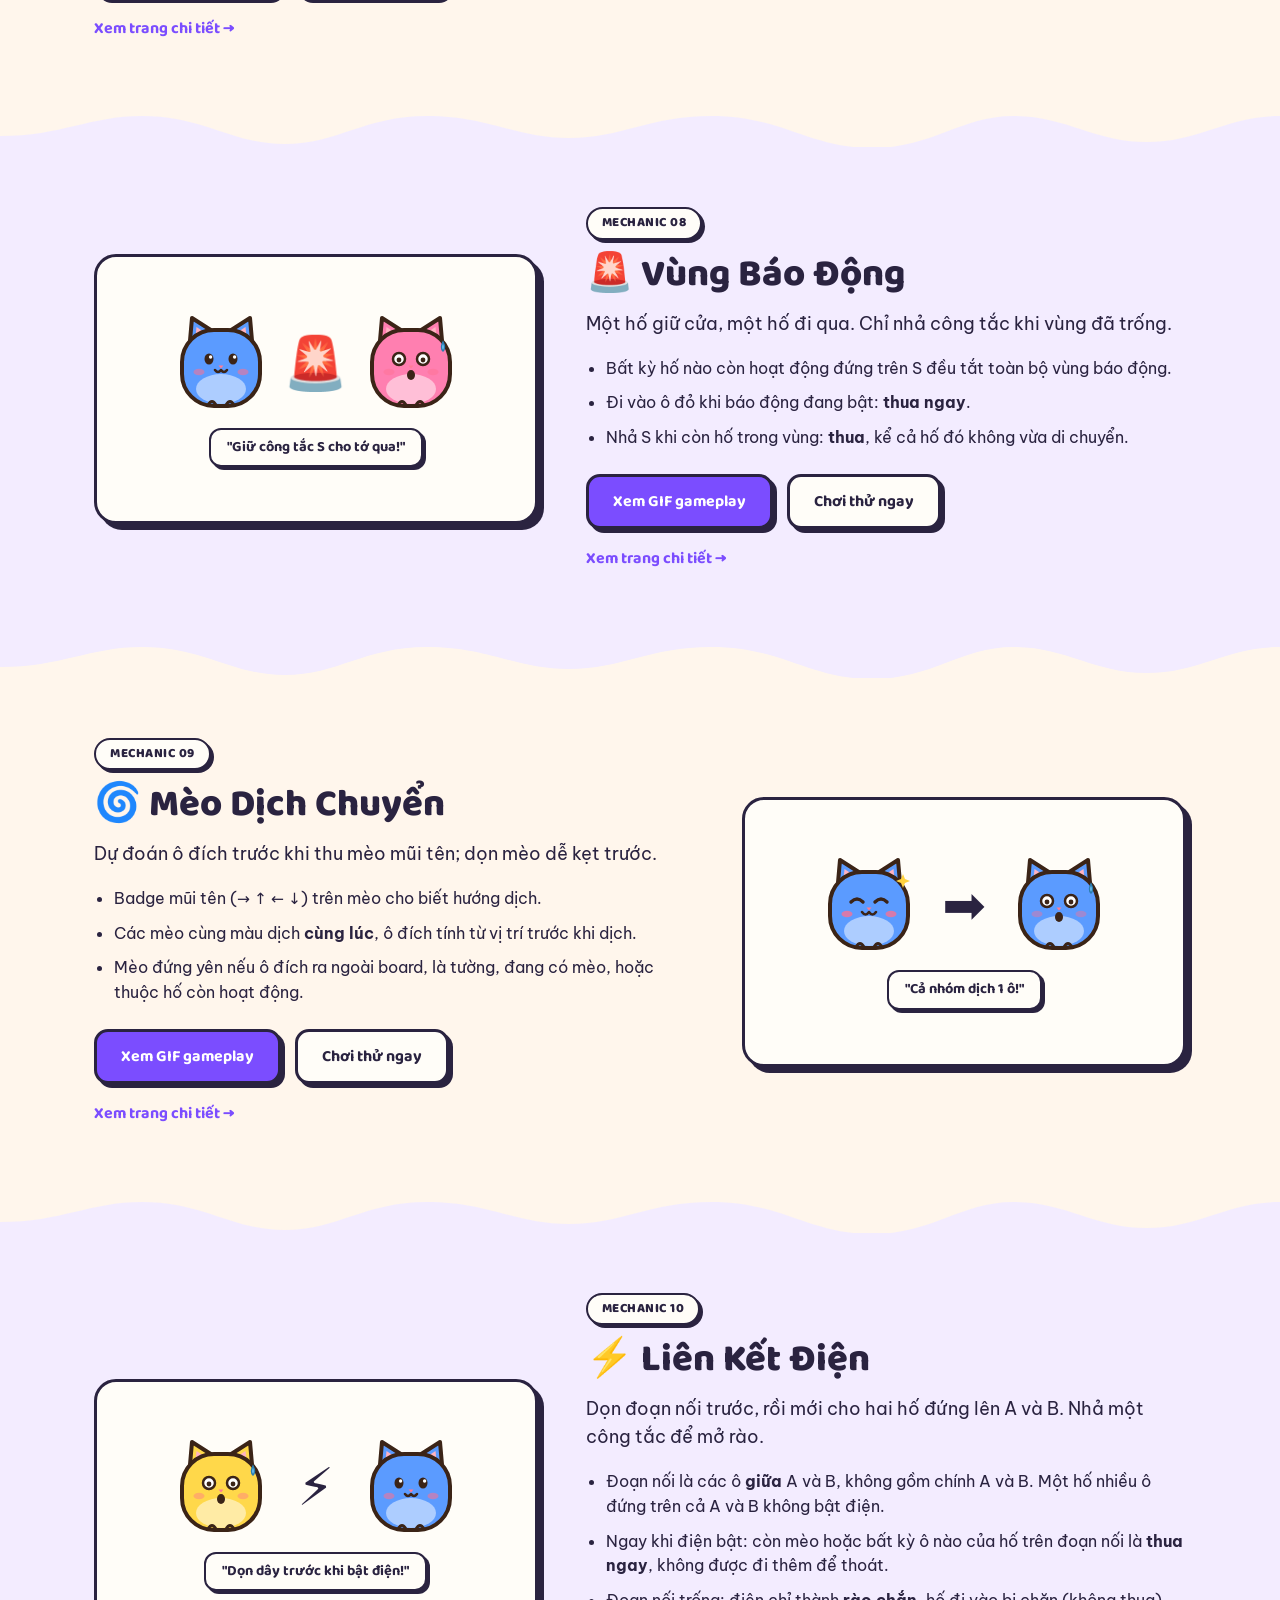
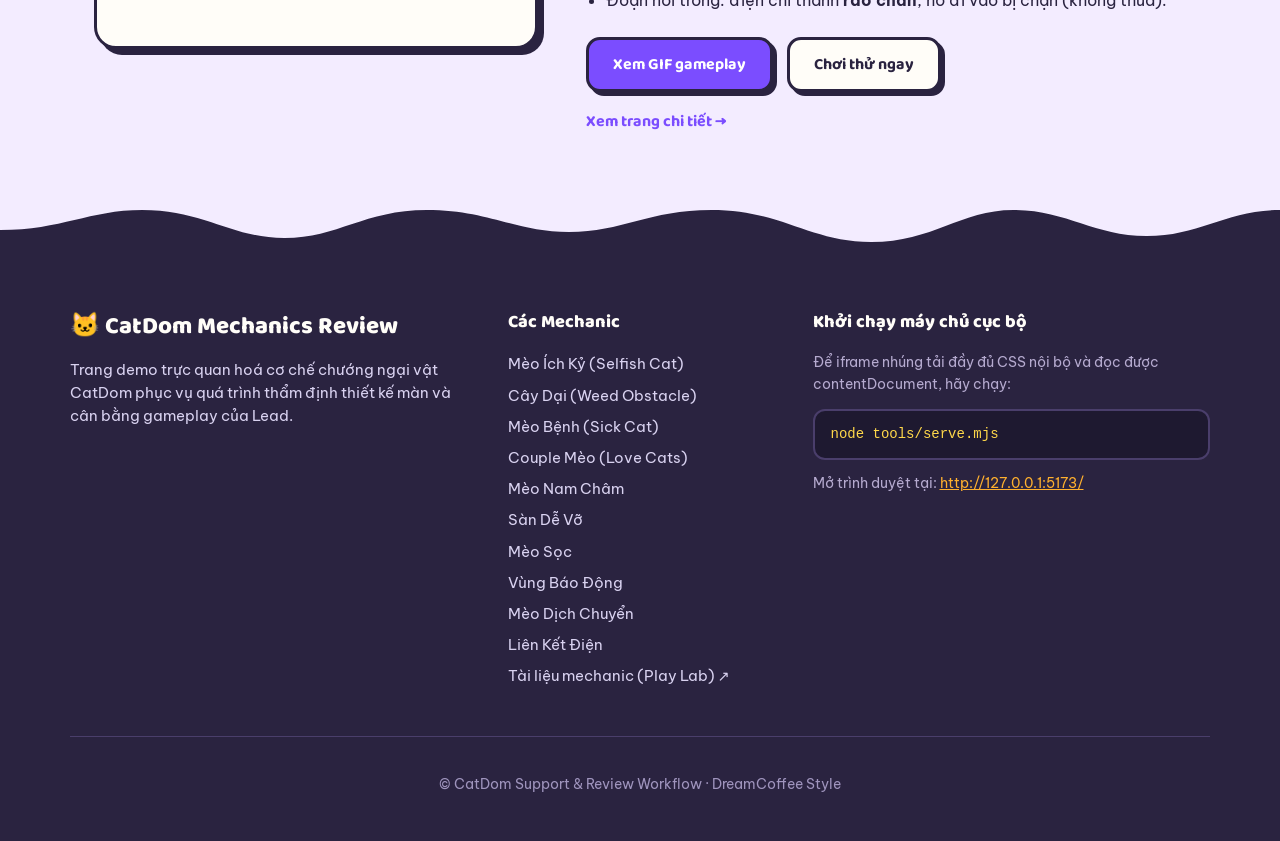
==== commit f77ca45d: "[orchestrator] Bước 4–6 hợp nhất Play Lab: kit board hố di chuyển, 6 trang chi tiết, trang tổng 10 m" ====
--- a/index.html
+++ b/index.html
@@ -110,6 +110,49 @@
   border-color: var(--ink);
 }
 
+.nav-group { position: relative; }
+
+.nav-toggle {
+  font-family: 'Baloo 2', cursive, sans-serif;
+  font-weight: 700;
+  font-size: 15px;
+  color: var(--ink);
+  background: none;
+  padding: 6px 14px;
+  border-radius: 10px;
+  border: 2px solid transparent;
+  cursor: pointer;
+}
+
+.nav-group:hover .nav-toggle, .nav-group:focus-within .nav-toggle {
+  background: var(--accent-soft);
+  border-color: var(--ink);
+}
+
+.nav-menu {
+  display: none;
+  position: absolute;
+  top: 100%;
+  right: 0;
+  min-width: 200px;
+  padding: 8px;
+  flex-direction: column;
+  gap: 2px;
+  background: var(--bg-card);
+  border: var(--border-sm);
+  border-radius: 14px;
+  box-shadow: var(--shadow-chip);
+}
+
+.nav-group:hover .nav-menu, .nav-group:focus-within .nav-menu { display: flex; }
+
+.art-emoji {
+  font-size: 52px;
+  line-height: 1;
+  display: grid;
+  place-items: center;
+}
+
 /* ---------- Buttons ---------- */
 .btn {
   font-family: 'Baloo 2', cursive, sans-serif;
@@ -323,7 +366,7 @@
 
 .hero-cats-cluster {
   display: grid;
-  grid-template-columns: repeat(2, 95px);
+  grid-template-columns: repeat(3, 95px);
   gap: 16px;
   justify-content: center;
   margin-bottom: 12px;
@@ -349,6 +392,12 @@
 section#weed { background: var(--bg-alt); }
 section#sick { background: var(--bg-page); }
 section#couple { background: var(--bg-alt); }
+section#magnet { background: var(--bg-page); }
+section#fragile-floor { background: var(--bg-alt); }
+section#stripe-cat { background: var(--bg-page); }
+section#alarm-zone { background: var(--bg-alt); }
+section#teleport-cat { background: var(--bg-page); }
+section#electric-link { background: var(--bg-alt); }
 
 .mech-grid {
   max-width: 1140px;
@@ -524,110 +573,33 @@
   font-size: 13.5px;
 }
 
-/* ---------- Dialog (Viewer) ---------- */
-dialog#viewer {
-  border: var(--border);
-  border-radius: var(--radius-card);
-  box-shadow: 8px 8px 0 var(--ink);
-  background: var(--bg-card);
+/* ---------- Visual Embed & Demo Frame ---------- */
+.card-art.is-embed {
   padding: 0;
-  width: 92vw;
-  max-width: 980px;
-  height: 86vh;
-  max-height: 850px;
-  overflow: hidden;
-}
-
-dialog#viewer::backdrop {
-  background: rgba(42, 35, 64, 0.65);
-  backdrop-filter: blur(4px);
-}
-
-.viewer-window {
+  display: block;
+  min-height: 0;
+}
+
+.art-illus {
+  width: 100%;
   display: flex;
   flex-direction: column;
-  height: 100%;
-  width: 100%;
-}
-
-.viewer-header {
-  display: flex;
-  align-items: center;
-  justify-content: space-between;
-  gap: 16px;
-  padding: 14px 20px;
-  background: var(--bg-card);
-  border-bottom: var(--border);
-  flex-shrink: 0;
-}
-
-#viewer-title {
-  font-family: 'Baloo 2', cursive, sans-serif;
-  font-size: 22px;
-  font-weight: 800;
-  margin: 0;
-  color: var(--ink);
-}
-
-.viewer-toolbar {
-  display: flex;
-  align-items: center;
-  gap: 12px;
-}
-
-.mode-switch {
-  display: inline-flex;
-  background: var(--bg-page);
-  border: var(--border-sm);
-  border-radius: 12px;
-  padding: 3px;
-  gap: 4px;
-}
-
-.btn-mode {
-  border: none;
-  background: transparent;
-  color: var(--ink);
-  font-family: 'Baloo 2', cursive, sans-serif;
-  font-weight: 700;
-  font-size: 14px;
-  padding: 6px 14px;
-  border-radius: 8px;
-  cursor: pointer;
-  transition: all 0.15s ease;
-}
-
-.btn-mode[aria-pressed="true"] {
-  background: var(--accent);
-  color: #ffffff;
-  box-shadow: 2px 2px 0 var(--ink);
-}
-
-.btn-close {
-  width: 36px;
-  height: 36px;
-  border: 2.5px solid var(--ink);
-  border-radius: 10px;
-  background: var(--bg-card);
-  color: var(--ink);
-  font-size: 16px;
-  font-weight: 800;
-  display: flex;
   align-items: center;
   justify-content: center;
-  cursor: pointer;
-  box-shadow: 2px 2px 0 var(--ink);
-  transition: transform 0.1s, box-shadow 0.1s;
-}
-
-.btn-close:hover {
-  transform: translate(-1px, -1px);
-  box-shadow: 3px 3px 0 var(--ink);
-}
-
-.btn-close:active {
-  transform: translate(1px, 1px);
-  box-shadow: 1px 1px 0 var(--ink);
+}
+
+.art-illus[hidden], .art-embed[hidden], .serve-notice[hidden] { display: none !important; }
+
+.art-embed {
+  width: 100%;
+}
+
+.art-frame {
+  display: block;
+  width: 100%;
+  height: 560px;
+  border: 0;
+  background: transparent;
 }
 
 .serve-notice {
@@ -646,19 +618,31 @@
   font-weight: 700;
 }
 
-.viewer-body {
-  flex: 1;
-  width: 100%;
-  position: relative;
-  background: #f5f2fb;
-  overflow: hidden;
-}
-
-#viewer-frame {
-  width: 100%;
-  height: 100%;
-  border: none;
-  display: block;
+.btn-group .btn[aria-pressed="true"] {
+  background: var(--accent);
+  color: #ffffff;
+}
+
+.btn-group:has([aria-pressed="true"]) .btn[aria-pressed="false"] {
+  background: var(--bg-card);
+  color: var(--ink);
+}
+
+.btn-group .btn[aria-pressed="true"]:hover {
+  background: #6c3ce8;
+}
+
+.btn-group:has([aria-pressed="true"]) .btn[aria-pressed="false"]:hover {
+  background: #fff6ec;
+}
+
+@media (min-width: 761px) {
+  .mech-grid:has(.card-art.is-embed) {
+    grid-template-columns: minmax(0, 0.8fr) minmax(0, 1.2fr);
+  }
+  .mech-reverse:has(.card-art.is-embed) {
+    grid-template-columns: minmax(0, 1.2fr) minmax(0, 0.8fr);
+  }
 }
 
 /* ---------- Responsive (Mobile <= 760px) ---------- */
@@ -676,6 +660,23 @@
     gap: 6px;
   }
 
+  .nav-group { display: contents; }
+
+  .nav-toggle { display: none; }
+
+  .nav-menu {
+    display: flex;
+    position: static;
+    flex-direction: row;
+    min-width: 0;
+    padding: 0;
+    border: 0;
+    box-shadow: none;
+    background: none;
+  }
+
+  .hero-cats-cluster { grid-template-columns: repeat(3, 80px); }
+
   nav.main-nav a {
     font-size: 13.5px;
     padding: 4px 10px;
@@ -726,35 +727,6 @@
     min-height: 220px;
   }
 
-  dialog#viewer {
-    width: 96vw;
-    height: 94vh;
-    max-height: 96vh;
-    border-radius: 16px;
-  }
-
-  .viewer-header {
-    flex-direction: column;
-    align-items: stretch;
-    gap: 10px;
-    padding: 10px 14px;
-  }
-
-  .viewer-toolbar {
-    justify-content: space-between;
-  }
-
-  .mode-switch {
-    flex: 1;
-  }
-
-  .btn-mode {
-    flex: 1;
-    text-align: center;
-    padding: 6px 8px;
-    font-size: 13px;
-  }
-
   .footer-inner {
     grid-template-columns: 1fr;
     gap: 32px;
@@ -767,11 +739,27 @@
 <header class="topbar">
   <div class="header-inner">
     <a href="#" class="logo"><span>🐱</span> CatDom Mechanics</a>
-    <nav class="main-nav">
-      <a href="#selfish">Mèo Ích Kỷ</a>
-      <a href="#weed">Cây Dại</a>
-      <a href="#sick">Mèo Bệnh</a>
-      <a href="#couple">Couple Mèo</a>
+    <nav class="main-nav" aria-label="Các mechanic">
+      <div class="nav-group">
+        <button type="button" class="nav-toggle">Bộ 1 · 4 mechanic ▾</button>
+        <div class="nav-menu">
+          <a href="#selfish">Mèo Ích Kỷ</a>
+          <a href="#weed">Cây Dại</a>
+          <a href="#sick">Mèo Bệnh</a>
+          <a href="#couple">Couple Mèo</a>
+        </div>
+      </div>
+      <div class="nav-group">
+        <button type="button" class="nav-toggle">Bộ 2 · 6 mechanic ▾</button>
+        <div class="nav-menu">
+          <a href="#magnet">Mèo Nam Châm</a>
+          <a href="#fragile-floor">Sàn Dễ Vỡ</a>
+          <a href="#stripe-cat">Mèo Sọc</a>
+          <a href="#alarm-zone">Vùng Báo Động</a>
+          <a href="#teleport-cat">Mèo Dịch Chuyển</a>
+          <a href="#electric-link">Liên Kết Điện</a>
+        </div>
+      </div>
     </nav>
   </div>
 </header>
@@ -783,10 +771,10 @@
       <div class="hero-text">
         <div class="chip">✨ CatDom Game Mechanics</div>
         <h1>Bộ Sưu Tập Mechanic Mới Của CatDom</h1>
-        <p class="hero-desc">Trang demo tổng hợp trực quan 4 cơ chế chướng ngại vật độc đáo giúp Lead review gameplay dễ dàng: xem hoạt cảnh tự lặp hoặc chơi thử tương tác ngay trên trang.</p>
+        <p class="hero-desc">Trang demo tổng hợp trực quan 10 cơ chế chướng ngại vật giúp Lead review gameplay dễ dàng: xem hoạt cảnh tự lặp hoặc chơi thử tương tác ngay trên trang.</p>
         <div class="hero-btns">
           <a href="#selfish" class="btn btn-primary">Xem mechanic đầu tiên</a>
-          <a href="#weed" class="btn btn-secondary">Khám phá Cây Dại</a>
+          <a href="#magnet" class="btn btn-secondary">Xem bộ 2 · 6 mechanic mới</a>
         </div>
       </div>
       <div class="hero-visual">
@@ -817,14 +805,18 @@
           <li>Bộ đếm về <b>0</b> mà nó còn trên bàn thì nó <b>nhảy ra cào</b>: thua màn (clear nó trước khi về 0 để an toàn).</li>
         </ul>
         <div class="btn-group">
-          <button type="button" class="btn btn-primary" data-action="gif">Xem GIF gameplay</button>
-          <button type="button" class="btn btn-secondary" data-action="play">Chơi thử ngay</button>
+          <button type="button" class="btn btn-primary" data-action="gif" aria-controls="embed-selfish" aria-pressed="false">Xem GIF gameplay</button>
+          <button type="button" class="btn btn-secondary" data-action="play" aria-controls="embed-selfish" aria-pressed="false">Chơi thử ngay</button>
         </div>
         <a href="selfish-cat.html" class="link-detail">Xem trang chi tiết →</a>
       </div>
       <div class="mech-art-col">
         <div class="card-art" id="art-selfish">
-          <!-- Rendered via JS -->
+          <div class="art-illus" id="illus-selfish"><!-- Rendered via JS --></div>
+          <div class="art-embed" id="embed-selfish" hidden>
+            <p class="serve-notice" hidden>⚠️ Trình duyệt chặn truy cập <code>contentDocument</code> (thường khi mở trực tiếp file://). Hãy chạy <code>node tools/serve.mjs</code> và mở http://127.0.0.1:5173/ để xem bản rút gọn.</p>
+            <iframe class="art-frame" id="frame-selfish" title="Demo Mèo Ích Kỷ" src="about:blank"></iframe>
+          </div>
         </div>
       </div>
     </div>
@@ -850,14 +842,18 @@
           <li><b>Special Hole</b> không nuốt mèo, chỉ nhặt được <b>thuốc sâu</b> để xoá sạch toàn bộ cây dại vĩnh viễn.</li>
         </ul>
         <div class="btn-group">
-          <button type="button" class="btn btn-primary" data-action="gif">Xem GIF gameplay</button>
-          <button type="button" class="btn btn-secondary" data-action="play">Chơi thử ngay</button>
+          <button type="button" class="btn btn-primary" data-action="gif" aria-controls="embed-weed" aria-pressed="false">Xem GIF gameplay</button>
+          <button type="button" class="btn btn-secondary" data-action="play" aria-controls="embed-weed" aria-pressed="false">Chơi thử ngay</button>
         </div>
         <a href="weed.html" class="link-detail">Xem trang chi tiết →</a>
       </div>
       <div class="mech-art-col">
         <div class="card-art" id="art-weed">
-          <!-- Rendered via JS -->
+          <div class="art-illus" id="illus-weed"><!-- Rendered via JS --></div>
+          <div class="art-embed" id="embed-weed" hidden>
+            <p class="serve-notice" hidden>⚠️ Trình duyệt chặn truy cập <code>contentDocument</code> (thường khi mở trực tiếp file://). Hãy chạy <code>node tools/serve.mjs</code> và mở http://127.0.0.1:5173/ để xem bản rút gọn.</p>
+            <iframe class="art-frame" id="frame-weed" title="Demo Cây Dại" src="about:blank"></iframe>
+          </div>
         </div>
       </div>
     </div>
@@ -883,14 +879,18 @@
           <li>Cho <b>mèo bệnh</b> lọt hố để dập ổ bệnh; nếu mèo bệnh chiếm <b>≥ 50%</b> số mèo còn lại thì thua.</li>
         </ul>
         <div class="btn-group">
-          <button type="button" class="btn btn-primary" data-action="gif">Xem GIF gameplay</button>
-          <button type="button" class="btn btn-secondary" data-action="play">Chơi thử ngay</button>
+          <button type="button" class="btn btn-primary" data-action="gif" aria-controls="embed-sick" aria-pressed="false">Xem GIF gameplay</button>
+          <button type="button" class="btn btn-secondary" data-action="play" aria-controls="embed-sick" aria-pressed="false">Chơi thử ngay</button>
         </div>
         <a href="sick-cat.html" class="link-detail">Xem trang chi tiết →</a>
       </div>
       <div class="mech-art-col">
         <div class="card-art" id="art-sick">
-          <!-- Rendered via JS -->
+          <div class="art-illus" id="illus-sick"><!-- Rendered via JS --></div>
+          <div class="art-embed" id="embed-sick" hidden>
+            <p class="serve-notice" hidden>⚠️ Trình duyệt chặn truy cập <code>contentDocument</code> (thường khi mở trực tiếp file://). Hãy chạy <code>node tools/serve.mjs</code> và mở http://127.0.0.1:5173/ để xem bản rút gọn.</p>
+            <iframe class="art-frame" id="frame-sick" title="Demo Mèo Bệnh" src="about:blank"></iframe>
+          </div>
         </div>
       </div>
     </div>
@@ -916,20 +916,246 @@
           <li>Đưa con còn lại lọt hố trước khi về 0 để <b>đoàn tụ an toàn</b>; đếm về 0 thì nó cào và thua màn.</li>
         </ul>
         <div class="btn-group">
-          <button type="button" class="btn btn-primary" data-action="gif">Xem GIF gameplay</button>
-          <button type="button" class="btn btn-secondary" data-action="play">Chơi thử ngay</button>
+          <button type="button" class="btn btn-primary" data-action="gif" aria-controls="embed-couple" aria-pressed="false">Xem GIF gameplay</button>
+          <button type="button" class="btn btn-secondary" data-action="play" aria-controls="embed-couple" aria-pressed="false">Chơi thử ngay</button>
         </div>
         <a href="couple-cat.html" class="link-detail">Xem trang chi tiết →</a>
       </div>
       <div class="mech-art-col">
         <div class="card-art" id="art-couple">
-          <!-- Rendered via JS -->
+          <div class="art-illus" id="illus-couple"><!-- Rendered via JS --></div>
+          <div class="art-embed" id="embed-couple" hidden>
+            <p class="serve-notice" hidden>⚠️ Trình duyệt chặn truy cập <code>contentDocument</code> (thường khi mở trực tiếp file://). Hãy chạy <code>node tools/serve.mjs</code> và mở http://127.0.0.1:5173/ để xem bản rút gọn.</p>
+            <iframe class="art-frame" id="frame-couple" title="Demo Couple Mèo" src="about:blank"></iframe>
+          </div>
         </div>
       </div>
     </div>
   </section>
 
-  <!-- Drip divider from Section 4 (#f3ecff) to Footer (#2a2340) -->
+  <!-- Drip divider vào Section 5 -->
+  <div class="drip-wrap" style="background: var(--bg-page);" aria-hidden="true">
+    <svg class="drip-svg" viewBox="0 0 1440 48" preserveAspectRatio="none">
+      <path fill="var(--bg-alt)" d="M0,0 L1440,0 L1440,16 C1380,16 1350,42 1290,42 C1230,42 1200,16 1140,16 C1080,16 1050,48 980,48 C910,48 880,16 800,16 C730,16 700,38 640,38 C580,38 550,16 480,16 C410,16 380,44 320,44 C260,44 230,16 160,16 C100,16 70,36 0,36 Z"></path>
+    </svg>
+  </div>
+
+  <!-- Section 5: Mèo Nam Châm -->
+  <section id="magnet" class="mech" data-page="magnet.html">
+    <div class="mech-grid">
+      <div class="mech-text-col">
+        <div class="chip">Mechanic 05</div>
+        <h2>🧲 Mèo Nam Châm</h2>
+        <p class="lead-desc">Thu nam châm quá sớm làm mất mèo của hố khác. Dọn vùng hút trước, ăn nam châm sau.</p>
+        <ul class="mech-rules">
+          <li>Mèo nam châm (badge 🧲) được hố <b>cùng màu</b> thu như mèo thường. Viền vàng nét đứt quanh nó là <b>vùng hút 3×3</b>.</li>
+          <li>Ngay sau khi thu nam châm, mọi mèo còn trên board trong vùng hút bị hút mất: <b>không</b> giảm số mèo hố còn cần.</li>
+          <li>Sau khi hút, nếu một hố còn cần nhiều mèo hơn số mèo cùng màu còn lại thì <b>thua STUCK</b> ngay.</li>
+        </ul>
+        <div class="btn-group">
+          <button type="button" class="btn btn-primary" data-action="gif" aria-controls="embed-magnet" aria-pressed="false">Xem GIF gameplay</button>
+          <button type="button" class="btn btn-secondary" data-action="play" aria-controls="embed-magnet" aria-pressed="false">Chơi thử ngay</button>
+        </div>
+        <a href="magnet.html" class="link-detail">Xem trang chi tiết →</a>
+      </div>
+      <div class="mech-art-col">
+        <div class="card-art" id="art-magnet">
+          <div class="art-illus" id="illus-magnet"><!-- Rendered via JS --></div>
+          <div class="art-embed" id="embed-magnet" hidden>
+            <p class="serve-notice" hidden>⚠️ Trình duyệt chặn truy cập <code>contentDocument</code> (thường khi mở trực tiếp file://). Hãy chạy <code>node tools/serve.mjs</code> và mở http://127.0.0.1:5173/ để xem bản rút gọn.</p>
+            <iframe class="art-frame" id="frame-magnet" title="Demo Mèo Nam Châm" src="about:blank"></iframe>
+          </div>
+        </div>
+      </div>
+    </div>
+  </section>
+
+  <!-- Drip divider vào Section 6 -->
+  <div class="drip-wrap" style="background: var(--bg-alt);" aria-hidden="true">
+    <svg class="drip-svg" viewBox="0 0 1440 48" preserveAspectRatio="none">
+      <path fill="var(--bg-page)" d="M0,0 L1440,0 L1440,16 C1380,16 1350,42 1290,42 C1230,42 1200,16 1140,16 C1080,16 1050,48 980,48 C910,48 880,16 800,16 C730,16 700,38 640,38 C580,38 550,16 480,16 C410,16 380,44 320,44 C260,44 230,16 160,16 C100,16 70,36 0,36 Z"></path>
+    </svg>
+  </div>
+
+  <!-- Section 6: Sàn Dễ Vỡ -->
+  <section id="fragile-floor" class="mech" data-page="fragile-floor.html">
+    <div class="mech-grid mech-reverse">
+      <div class="mech-text-col">
+        <div class="chip">Mechanic 06</div>
+        <h2>🧊 Sàn Dễ Vỡ</h2>
+        <p class="lead-desc">Mỗi lượt qua cầu là tài nguyên chung. Tính trước số lần mỗi hố cần đi qua sàn.</p>
+        <ul class="mech-rules">
+          <li>Số trên ô sàn là độ bền còn lại / tối đa. Hố <b>đi vào</b> ô sàn (ô mới nằm trong hố) thì trừ 1.</li>
+          <li>Đứng yên, hoặc hố nhiều ô di chuyển mà ô sàn vẫn nằm trong hố, <b>không</b> trừ thêm.</li>
+          <li>Sàn về 0 thành ô sụp (✕): hố không đi vào được. Hố đang đứng trên đó vẫn đi ra được.</li>
+        </ul>
+        <div class="btn-group">
+          <button type="button" class="btn btn-primary" data-action="gif" aria-controls="embed-fragile-floor" aria-pressed="false">Xem GIF gameplay</button>
+          <button type="button" class="btn btn-secondary" data-action="play" aria-controls="embed-fragile-floor" aria-pressed="false">Chơi thử ngay</button>
+        </div>
+        <a href="fragile-floor.html" class="link-detail">Xem trang chi tiết →</a>
+      </div>
+      <div class="mech-art-col">
+        <div class="card-art" id="art-fragile-floor">
+          <div class="art-illus" id="illus-fragile-floor"><!-- Rendered via JS --></div>
+          <div class="art-embed" id="embed-fragile-floor" hidden>
+            <p class="serve-notice" hidden>⚠️ Trình duyệt chặn truy cập <code>contentDocument</code> (thường khi mở trực tiếp file://). Hãy chạy <code>node tools/serve.mjs</code> và mở http://127.0.0.1:5173/ để xem bản rút gọn.</p>
+            <iframe class="art-frame" id="frame-fragile-floor" title="Demo Sàn Dễ Vỡ" src="about:blank"></iframe>
+          </div>
+        </div>
+      </div>
+    </div>
+  </section>
+
+  <!-- Drip divider vào Section 7 -->
+  <div class="drip-wrap" style="background: var(--bg-page);" aria-hidden="true">
+    <svg class="drip-svg" viewBox="0 0 1440 48" preserveAspectRatio="none">
+      <path fill="var(--bg-alt)" d="M0,0 L1440,0 L1440,16 C1380,16 1350,42 1290,42 C1230,42 1200,16 1140,16 C1080,16 1050,48 980,48 C910,48 880,16 800,16 C730,16 700,38 640,38 C580,38 550,16 480,16 C410,16 380,44 320,44 C260,44 230,16 160,16 C100,16 70,36 0,36 Z"></path>
+    </svg>
+  </div>
+
+  <!-- Section 7: Mèo Sọc -->
+  <section id="stripe-cat" class="mech" data-page="stripe-cat.html">
+    <div class="mech-grid">
+      <div class="mech-text-col">
+        <div class="chip">Mechanic 07</div>
+        <h2>🦓 Mèo Sọc</h2>
+        <p class="lead-desc">Mỗi hố nhận một trục. Chia mèo sọc cho đúng hố và đúng thứ tự.</p>
+        <ul class="mech-rules">
+          <li>Hố bắt đầu tự do (○). Ăn sọc ngang ↔ hoặc dọc ↕ thì hố mang trục đó; ký hiệu hiện cạnh số mèo còn cần.</li>
+          <li>Đi sai trục chỉ bị <b>chặn</b>, không thua. Mèo thường không đổi trục; sọc cùng trục không cộng dồn.</li>
+          <li>Sắp ăn sọc đối trục mà hố còn cần <b>hơn 1</b> mèo: <b>thua XUNG ĐỘT</b>. Còn đúng 1 thì mèo cuối hoàn thành hố, không xét xung đột.</li>
+        </ul>
+        <div class="btn-group">
+          <button type="button" class="btn btn-primary" data-action="gif" aria-controls="embed-stripe-cat" aria-pressed="false">Xem GIF gameplay</button>
+          <button type="button" class="btn btn-secondary" data-action="play" aria-controls="embed-stripe-cat" aria-pressed="false">Chơi thử ngay</button>
+        </div>
+        <a href="stripe-cat.html" class="link-detail">Xem trang chi tiết →</a>
+      </div>
+      <div class="mech-art-col">
+        <div class="card-art" id="art-stripe-cat">
+          <div class="art-illus" id="illus-stripe-cat"><!-- Rendered via JS --></div>
+          <div class="art-embed" id="embed-stripe-cat" hidden>
+            <p class="serve-notice" hidden>⚠️ Trình duyệt chặn truy cập <code>contentDocument</code> (thường khi mở trực tiếp file://). Hãy chạy <code>node tools/serve.mjs</code> và mở http://127.0.0.1:5173/ để xem bản rút gọn.</p>
+            <iframe class="art-frame" id="frame-stripe-cat" title="Demo Mèo Sọc" src="about:blank"></iframe>
+          </div>
+        </div>
+      </div>
+    </div>
+  </section>
+
+  <!-- Drip divider vào Section 8 -->
+  <div class="drip-wrap" style="background: var(--bg-alt);" aria-hidden="true">
+    <svg class="drip-svg" viewBox="0 0 1440 48" preserveAspectRatio="none">
+      <path fill="var(--bg-page)" d="M0,0 L1440,0 L1440,16 C1380,16 1350,42 1290,42 C1230,42 1200,16 1140,16 C1080,16 1050,48 980,48 C910,48 880,16 800,16 C730,16 700,38 640,38 C580,38 550,16 480,16 C410,16 380,44 320,44 C260,44 230,16 160,16 C100,16 70,36 0,36 Z"></path>
+    </svg>
+  </div>
+
+  <!-- Section 8: Vùng Báo Động -->
+  <section id="alarm-zone" class="mech" data-page="alarm-zone.html">
+    <div class="mech-grid mech-reverse">
+      <div class="mech-text-col">
+        <div class="chip">Mechanic 08</div>
+        <h2>🚨 Vùng Báo Động</h2>
+        <p class="lead-desc">Một hố giữ cửa, một hố đi qua. Chỉ nhả công tắc khi vùng đã trống.</p>
+        <ul class="mech-rules">
+          <li>Bất kỳ hố nào còn hoạt động đứng trên S đều tắt toàn bộ vùng báo động.</li>
+          <li>Đi vào ô đỏ khi báo động đang bật: <b>thua ngay</b>.</li>
+          <li>Nhả S khi còn hố trong vùng: <b>thua</b>, kể cả hố đó không vừa di chuyển.</li>
+        </ul>
+        <div class="btn-group">
+          <button type="button" class="btn btn-primary" data-action="gif" aria-controls="embed-alarm-zone" aria-pressed="false">Xem GIF gameplay</button>
+          <button type="button" class="btn btn-secondary" data-action="play" aria-controls="embed-alarm-zone" aria-pressed="false">Chơi thử ngay</button>
+        </div>
+        <a href="alarm-zone.html" class="link-detail">Xem trang chi tiết →</a>
+      </div>
+      <div class="mech-art-col">
+        <div class="card-art" id="art-alarm-zone">
+          <div class="art-illus" id="illus-alarm-zone"><!-- Rendered via JS --></div>
+          <div class="art-embed" id="embed-alarm-zone" hidden>
+            <p class="serve-notice" hidden>⚠️ Trình duyệt chặn truy cập <code>contentDocument</code> (thường khi mở trực tiếp file://). Hãy chạy <code>node tools/serve.mjs</code> và mở http://127.0.0.1:5173/ để xem bản rút gọn.</p>
+            <iframe class="art-frame" id="frame-alarm-zone" title="Demo Vùng Báo Động" src="about:blank"></iframe>
+          </div>
+        </div>
+      </div>
+    </div>
+  </section>
+
+  <!-- Drip divider vào Section 9 -->
+  <div class="drip-wrap" style="background: var(--bg-page);" aria-hidden="true">
+    <svg class="drip-svg" viewBox="0 0 1440 48" preserveAspectRatio="none">
+      <path fill="var(--bg-alt)" d="M0,0 L1440,0 L1440,16 C1380,16 1350,42 1290,42 C1230,42 1200,16 1140,16 C1080,16 1050,48 980,48 C910,48 880,16 800,16 C730,16 700,38 640,38 C580,38 550,16 480,16 C410,16 380,44 320,44 C260,44 230,16 160,16 C100,16 70,36 0,36 Z"></path>
+    </svg>
+  </div>
+
+  <!-- Section 9: Mèo Dịch Chuyển -->
+  <section id="teleport-cat" class="mech" data-page="teleport-cat.html">
+    <div class="mech-grid">
+      <div class="mech-text-col">
+        <div class="chip">Mechanic 09</div>
+        <h2>🌀 Mèo Dịch Chuyển</h2>
+        <p class="lead-desc">Dự đoán ô đích trước khi thu mèo mũi tên; dọn mèo dễ kẹt trước.</p>
+        <ul class="mech-rules">
+          <li>Badge mũi tên (→ ↑ ← ↓) trên mèo cho biết hướng dịch.</li>
+          <li>Các mèo cùng màu dịch <b>cùng lúc</b>, ô đích tính từ vị trí trước khi dịch.</li>
+          <li>Mèo đứng yên nếu ô đích ra ngoài board, là tường, đang có mèo, hoặc thuộc hố còn hoạt động.</li>
+        </ul>
+        <div class="btn-group">
+          <button type="button" class="btn btn-primary" data-action="gif" aria-controls="embed-teleport-cat" aria-pressed="false">Xem GIF gameplay</button>
+          <button type="button" class="btn btn-secondary" data-action="play" aria-controls="embed-teleport-cat" aria-pressed="false">Chơi thử ngay</button>
+        </div>
+        <a href="teleport-cat.html" class="link-detail">Xem trang chi tiết →</a>
+      </div>
+      <div class="mech-art-col">
+        <div class="card-art" id="art-teleport-cat">
+          <div class="art-illus" id="illus-teleport-cat"><!-- Rendered via JS --></div>
+          <div class="art-embed" id="embed-teleport-cat" hidden>
+            <p class="serve-notice" hidden>⚠️ Trình duyệt chặn truy cập <code>contentDocument</code> (thường khi mở trực tiếp file://). Hãy chạy <code>node tools/serve.mjs</code> và mở http://127.0.0.1:5173/ để xem bản rút gọn.</p>
+            <iframe class="art-frame" id="frame-teleport-cat" title="Demo Mèo Dịch Chuyển" src="about:blank"></iframe>
+          </div>
+        </div>
+      </div>
+    </div>
+  </section>
+
+  <!-- Drip divider vào Section 10 -->
+  <div class="drip-wrap" style="background: var(--bg-alt);" aria-hidden="true">
+    <svg class="drip-svg" viewBox="0 0 1440 48" preserveAspectRatio="none">
+      <path fill="var(--bg-page)" d="M0,0 L1440,0 L1440,16 C1380,16 1350,42 1290,42 C1230,42 1200,16 1140,16 C1080,16 1050,48 980,48 C910,48 880,16 800,16 C730,16 700,38 640,38 C580,38 550,16 480,16 C410,16 380,44 320,44 C260,44 230,16 160,16 C100,16 70,36 0,36 Z"></path>
+    </svg>
+  </div>
+
+  <!-- Section 10: Liên Kết Điện -->
+  <section id="electric-link" class="mech" data-page="electric-link.html">
+    <div class="mech-grid mech-reverse">
+      <div class="mech-text-col">
+        <div class="chip">Mechanic 10</div>
+        <h2>⚡ Liên Kết Điện</h2>
+        <p class="lead-desc">Dọn đoạn nối trước, rồi mới cho hai hố đứng lên A và B. Nhả một công tắc để mở rào.</p>
+        <ul class="mech-rules">
+          <li>Đoạn nối là các ô <b>giữa</b> A và B, không gồm chính A và B. Một hố nhiều ô đứng trên cả A và B không bật điện.</li>
+          <li>Ngay khi điện bật: còn mèo hoặc bất kỳ ô nào của hố trên đoạn nối là <b>thua ngay</b>, không được đi thêm để thoát.</li>
+          <li>Đoạn nối trống: điện chỉ thành <b>rào chắn</b>, hố đi vào bị chặn (không thua).</li>
+        </ul>
+        <div class="btn-group">
+          <button type="button" class="btn btn-primary" data-action="gif" aria-controls="embed-electric-link" aria-pressed="false">Xem GIF gameplay</button>
+          <button type="button" class="btn btn-secondary" data-action="play" aria-controls="embed-electric-link" aria-pressed="false">Chơi thử ngay</button>
+        </div>
+        <a href="electric-link.html" class="link-detail">Xem trang chi tiết →</a>
+      </div>
+      <div class="mech-art-col">
+        <div class="card-art" id="art-electric-link">
+          <div class="art-illus" id="illus-electric-link"><!-- Rendered via JS --></div>
+          <div class="art-embed" id="embed-electric-link" hidden>
+            <p class="serve-notice" hidden>⚠️ Trình duyệt chặn truy cập <code>contentDocument</code> (thường khi mở trực tiếp file://). Hãy chạy <code>node tools/serve.mjs</code> và mở http://127.0.0.1:5173/ để xem bản rút gọn.</p>
+            <iframe class="art-frame" id="frame-electric-link" title="Demo Liên Kết Điện" src="about:blank"></iframe>
+          </div>
+        </div>
+      </div>
+    </div>
+  </section>
+
+  <!-- Drip divider từ Section 10 (#f3ecff) tới Footer (#2a2340) -->
   <div class="drip-wrap" style="background: var(--ink);" aria-hidden="true">
     <svg class="drip-svg" viewBox="0 0 1440 48" preserveAspectRatio="none">
       <path fill="var(--bg-alt)" d="M0,0 L1440,0 L1440,16 C1380,16 1350,42 1290,42 C1230,42 1200,16 1140,16 C1080,16 1050,48 980,48 C910,48 880,16 800,16 C730,16 700,38 640,38 C580,38 550,16 480,16 C410,16 380,44 320,44 C260,44 230,16 160,16 C100,16 70,36 0,36 Z"></path>
@@ -951,6 +1177,13 @@
         <a href="#weed">Cây Dại (Weed Obstacle)</a>
         <a href="#sick">Mèo Bệnh (Sick Cat)</a>
         <a href="#couple">Couple Mèo (Love Cats)</a>
+        <a href="#magnet">Mèo Nam Châm</a>
+        <a href="#fragile-floor">Sàn Dễ Vỡ</a>
+        <a href="#stripe-cat">Mèo Sọc</a>
+        <a href="#alarm-zone">Vùng Báo Động</a>
+        <a href="#teleport-cat">Mèo Dịch Chuyển</a>
+        <a href="#electric-link">Liên Kết Điện</a>
+        <a href="reference/play-lab/index.html">Tài liệu mechanic (Play Lab) ↗</a>
       </nav>
     </div>
     <div class="footer-col">
@@ -965,154 +1198,133 @@
   </div>
 </footer>
 
-<!-- Viewer Dialog -->
-<dialog id="viewer">
-  <div class="viewer-window">
-    <div class="viewer-header">
-      <h2 id="viewer-title">Mechanic Review</h2>
-      <div class="viewer-toolbar">
-        <div class="mode-switch" role="group" aria-label="Chế độ xem">
-          <button type="button" class="btn-mode" data-mode="gif" aria-pressed="true">Xem GIF gameplay</button>
-          <button type="button" class="btn-mode" data-mode="play" aria-pressed="false">Chơi thử ngay</button>
-        </div>
-        <button type="button" class="btn-close" data-action="close" aria-label="Đóng hộp xem">✕</button>
-      </div>
-    </div>
-    <p id="serve-notice" class="serve-notice" hidden>
-      ⚠️ Trình duyệt chặn truy cập <code>contentDocument</code> trong iframe (thường khi mở trực tiếp file://). Hãy chạy <code>node tools/serve.mjs</code> và mở http://127.0.0.1:5173/ để xem chế độ rút gọn.
-    </p>
-    <div class="viewer-body">
-      <iframe id="viewer-frame" title="Hộp xem chi tiết mechanic CatDom" src="about:blank"></iframe>
-    </div>
-  </div>
-</dialog>
-
 <!-- Inline Script -->
 <script>
-let currentMech = null;
-let currentMode = null;
-
-const MECH_CONFIG = {
-  selfish: { title: '😾 Mèo Ích Kỷ', page: 'selfish-cat.html' },
-  weed:    { title: '🌿 Cây Dại', page: 'weed.html' },
-  sick:    { title: '🤒 Mèo Bệnh', page: 'sick-cat.html' },
-  couple:  { title: '💘 Couple Mèo', page: 'couple-cat.html' }
+const VALID_MECHS = {
+  selfish: 'selfish-cat.html',
+  weed:    'weed.html',
+  sick:    'sick-cat.html',
+  couple:  'couple-cat.html',
+  'magnet': 'magnet.html',
+  'fragile-floor': 'fragile-floor.html',
+  'stripe-cat': 'stripe-cat.html',
+  'alarm-zone': 'alarm-zone.html',
+  'teleport-cat': 'teleport-cat.html',
+  'electric-link': 'electric-link.html'
 };
 
-function openViewer(mechId, mode) {
-  if (!MECH_CONFIG[mechId] || (mode !== 'gif' && mode !== 'play')) {
+const currentModes = {};
+const observers = {};
+
+function measureFrame(iframe, doc) {
+  try {
+    const main = doc.querySelector('main');
+    const win = doc.defaultView;
+    const h = main
+      ? Math.ceil(main.getBoundingClientRect().bottom + (win ? win.scrollY : 0))
+      : doc.body.scrollHeight;
+    iframe.style.height = h + 'px';
+  } catch (e) {}
+}
+
+function applyEmbedStyle(mechId) {
+  const iframe = document.getElementById('frame-' + mechId);
+  const embedEl = document.getElementById('embed-' + mechId);
+  const noticeEl = embedEl ? embedEl.querySelector('.serve-notice') : null;
+  if (!iframe) return;
+
+  try {
+    if (iframe.getAttribute('src') === 'about:blank') return;
+    const doc = iframe.contentDocument;
+    if (doc && doc.URL === 'about:blank') return;
+    if (!doc || !doc.head) {
+      iframe.style.height = '560px';
+      if (noticeEl) noticeEl.hidden = false;
+      return;
+    }
+    const currentMode = currentModes[mechId] || 'gif';
+    const sel = currentMode === 'gif' ? '.demos' : '.card.play';
+    let style = doc.getElementById('embed-style');
+    if (!style) {
+      style = doc.createElement('style');
+      style.id = 'embed-style';
+      doc.head.appendChild(style);
+    }
+    style.textContent = `header.topbar{display:none!important}
+main{padding-top:12px!important}
+main>*:not(${sel}){display:none!important}
+.demos{grid-template-columns:repeat(2,minmax(0,1fr))!important}`;
+    if (noticeEl) noticeEl.hidden = true;
+
+    measureFrame(iframe, doc);
+    requestAnimationFrame(function() {
+      measureFrame(iframe, doc);
+    });
+
+    if (observers[mechId]) {
+      observers[mechId].disconnect();
+      delete observers[mechId];
+    }
+    const targetEl = doc.querySelector('main') || doc.body;
+    if (typeof ResizeObserver !== 'undefined' && targetEl) {
+      const ro = new ResizeObserver(function() {
+        measureFrame(iframe, doc);
+      });
+      ro.observe(targetEl);
+      observers[mechId] = ro;
+    }
+  } catch (e) {
+    iframe.style.height = '560px';
+    if (noticeEl) noticeEl.hidden = false;
+  }
+}
+
+function showDemo(mechId, mode) {
+  if (!VALID_MECHS[mechId] || (mode !== 'gif' && mode !== 'play')) {
     return;
   }
-
-  currentMech = mechId;
-  currentMode = mode;
-
-  const cfg = MECH_CONFIG[mechId];
-  const dialog = document.getElementById('viewer');
-  const titleEl = document.getElementById('viewer-title');
-  const iframe = document.getElementById('viewer-frame');
-  const noticeEl = document.getElementById('serve-notice');
-  const btnGif = dialog.querySelector('button[data-mode="gif"]');
-  const btnPlay = dialog.querySelector('button[data-mode="play"]');
-
-  // Đặt tiêu đề theo tên mechanic
-  if (titleEl) {
-    titleEl.textContent = cfg.title;
-  }
-
-  // Cập nhật trạng thái nút chuyển chế độ
+  const sec = document.getElementById(mechId);
+  if (!sec) return;
+
+  currentModes[mechId] = mode;
+
+  const illusEl = document.getElementById('illus-' + mechId);
+  const embedEl = document.getElementById('embed-' + mechId);
+  const artEl = document.getElementById('art-' + mechId);
+  const iframe = document.getElementById('frame-' + mechId);
+
+  if (illusEl) illusEl.hidden = true;
+  if (embedEl) embedEl.hidden = false;
+  if (artEl) artEl.classList.add('is-embed');
+
+  const btnGif = sec.querySelector('button[data-action="gif"]');
+  const btnPlay = sec.querySelector('button[data-action="play"]');
   if (btnGif) btnGif.setAttribute('aria-pressed', mode === 'gif' ? 'true' : 'false');
   if (btnPlay) btnPlay.setAttribute('aria-pressed', mode === 'play' ? 'true' : 'false');
 
-  function applyEmbedStyle() {
-    try {
-      if (iframe.getAttribute('src') === 'about:blank') {
-        return;
-      }
-      const doc = iframe.contentDocument;
-      if (doc && doc.URL === 'about:blank') {
-        return;
-      }
-      if (!doc || !doc.head) {
-        if (noticeEl) noticeEl.hidden = false;
-        return;
-      }
-      const sel = currentMode === 'gif' ? '.demos' : '.card.play';
-      let style = doc.getElementById('embed-style');
-      if (!style) {
-        style = doc.createElement('style');
-        style.id = 'embed-style';
-        doc.head.appendChild(style);
-      }
-      style.textContent = `header.topbar{display:none!important}
-main{padding-top:12px!important}
-main>*:not(${sel}){display:none!important}`;
-      if (noticeEl) noticeEl.hidden = true;
-    } catch (e) {
-      if (noticeEl) noticeEl.hidden = false;
+  if (!iframe) return;
+
+  const targetPage = sec.dataset.page || VALID_MECHS[mechId];
+  const currentSrc = iframe.getAttribute('src');
+
+  if (currentSrc !== targetPage) {
+    if (observers[mechId]) {
+      observers[mechId].disconnect();
+      delete observers[mechId];
     }
-  }
-
-  // Khi iframe load, chèn CSS nhúng nguyên văn vào contentDocument
-  iframe.onload = function() {
-    applyEmbedStyle();
-  };
-
-  const targetPage = cfg.page;
-  const currentSrc = iframe.getAttribute('src');
-  if (currentSrc === targetPage) {
-    applyEmbedStyle();
+    iframe.onload = function() {
+      applyEmbedStyle(mechId);
+    };
+    iframe.src = targetPage;
   } else {
-    iframe.src = targetPage;
-  }
-
-  // Mở dialog nếu chưa mở
-  if (!dialog.open) {
-    dialog.showModal();
-  }
-}
-
-window.openViewer = openViewer;
+    applyEmbedStyle(mechId);
+  }
+}
+
+window.showDemo = showDemo;
 
 // Khởi tạo các sự kiện và vẽ ảnh minh hoạ khi DOM sẵn sàng
 document.addEventListener('DOMContentLoaded', function() {
-  const dialog = document.getElementById('viewer');
-  const iframe = document.getElementById('viewer-frame');
-  const btnClose = dialog.querySelector('button[data-action="close"]');
-  const btnModeGif = dialog.querySelector('button[data-mode="gif"]');
-  const btnModePlay = dialog.querySelector('button[data-mode="play"]');
-
-  // Đóng dialog khi bấm nút close
-  if (btnClose) {
-    btnClose.addEventListener('click', function() {
-      dialog.close();
-    });
-  }
-
-  // Dọn dẹp iframe về about:blank khi đóng dialog (nút close, Esc, backdrop)
-  dialog.addEventListener('close', function() {
-    iframe.src = 'about:blank';
-  });
-
-  // Đóng dialog khi bấm vào nền ngoài khung
-  dialog.addEventListener('click', function(event) {
-    if (event.target === dialog) {
-      dialog.close();
-    }
-  });
-
-  // Chuyển chế độ xem trong dialog
-  if (btnModeGif) {
-    btnModeGif.addEventListener('click', function() {
-      if (currentMech) openViewer(currentMech, 'gif');
-    });
-  }
-  if (btnModePlay) {
-    btnModePlay.addEventListener('click', function() {
-      if (currentMech) openViewer(currentMech, 'play');
-    });
-  }
-
   // Gắn sự kiện cho các nút trong từng section mechanic
   document.querySelectorAll('section.mech').forEach(function(sec) {
     const id = sec.id;
@@ -1120,12 +1332,12 @@
     const playBtn = sec.querySelector('button[data-action="play"]');
     if (gifBtn) {
       gifBtn.addEventListener('click', function() {
-        openViewer(id, 'gif');
+        showDemo(id, 'gif');
       });
     }
     if (playBtn) {
       playBtn.addEventListener('click', function() {
-        openViewer(id, 'play');
+        showDemo(id, 'play');
       });
     }
   });
@@ -1147,16 +1359,18 @@
           <div class="hero-cluster-cat">${CatDom.catSVG('green', 'happy')}</div>
           <div class="hero-cluster-cat">${CatDom.catSVG('pink', 'sick', {sick: true})}</div>
           <div class="hero-cluster-cat">${CatDom.catSVG('blue', 'love')}</div>
-        </div>
-        <div class="art-speech-bubble">🐱 4 Mechanic Đang Chờ Review!</div>
+          <div class="hero-cluster-cat">${CatDom.catSVG('yellow', 'scared')}</div>
+          <div class="hero-cluster-cat">${CatDom.catSVG('orange', 'smug')}</div>
+        </div>
+        <div class="art-speech-bubble">🐱 10 Mechanic Đang Chờ Review!</div>
       </div>
     `;
   }
 
   // Mechanic 01: Mèo Ích Kỷ
-  const artSelfish = document.getElementById('art-selfish');
-  if (artSelfish) {
-    artSelfish.innerHTML = `
+  const illusSelfish = document.getElementById('illus-selfish');
+  if (illusSelfish) {
+    illusSelfish.innerHTML = `
       <div class="art-stage">
         <div class="art-cat-single">
           ${CatDom.catSVG('purple', 'annoyed', {crown: true, arms: 'crossed'})}
@@ -1168,9 +1382,9 @@
   }
 
   // Mechanic 02: Cây Dại
-  const artWeed = document.getElementById('art-weed');
-  if (artWeed) {
-    artWeed.innerHTML = `
+  const illusWeed = document.getElementById('illus-weed');
+  if (illusWeed) {
+    illusWeed.innerHTML = `
       <div class="art-stage">
         <div class="art-row">
           <div class="art-cat-item">${CatDom.catSVG('green', 'scared')}</div>
@@ -1183,9 +1397,9 @@
   }
 
   // Mechanic 03: Mèo Bệnh
-  const artSick = document.getElementById('art-sick');
-  if (artSick) {
-    artSick.innerHTML = `
+  const illusSick = document.getElementById('illus-sick');
+  if (illusSick) {
+    illusSick.innerHTML = `
       <div class="art-stage">
         <div class="art-row">
           <div class="art-cat-item">${CatDom.catSVG('pink', 'sick', {sick: true})}<span class="art-germ">🦠</span></div>
@@ -1197,9 +1411,9 @@
   }
 
   // Mechanic 04: Couple Mèo
-  const artCouple = document.getElementById('art-couple');
-  if (artCouple) {
-    artCouple.innerHTML = `
+  const illusCouple = document.getElementById('illus-couple');
+  if (illusCouple) {
+    illusCouple.innerHTML = `
       <div class="art-stage">
         <div class="art-row">
           <div class="art-cat-item">${CatDom.catSVG('pink', 'love')}</div>
@@ -1210,6 +1424,29 @@
       </div>
     `;
   }
+
+  // Mechanic 05–10: minh hoạ bằng mèo của kit + biểu tượng mechanic
+  const ILLUS = {
+    'magnet': [CatDom.catSVG('blue', 'scared'), '🧲', CatDom.catSVG('pink', 'scared'), "Ăn nam châm sau cùng nhé!"],
+    'fragile-floor': [CatDom.catSVG('blue', 'happy'), '🧊', CatDom.catSVG('pink', 'sad'), "Cầu chỉ chịu được 2 lượt!"],
+    'stripe-cat': [CatDom.catSVG('blue', 'smug'), '↔', CatDom.catSVG('blue', 'annoyed'), "Một hố, một trục thôi!"],
+    'alarm-zone': [CatDom.catSVG('blue', 'happy'), '🚨', CatDom.catSVG('pink', 'scared'), "Giữ công tắc S cho tớ qua!"],
+    'teleport-cat': [CatDom.catSVG('blue', 'smug'), '➡️', CatDom.catSVG('blue', 'scared'), "Cả nhóm dịch 1 ô!"],
+    'electric-link': [CatDom.catSVG('yellow', 'scared'), '⚡', CatDom.catSVG('blue', 'happy'), "Dọn dây trước khi bật điện!"]
+  };
+  Object.entries(ILLUS).forEach(function([id, [catA, emoji, catB, say]]) {
+    const el = document.getElementById('illus-' + id);
+    if (el) el.innerHTML = `
+      <div class="art-stage">
+        <div class="art-row">
+          <div class="art-cat-item">${catA}</div>
+          <div class="art-prop art-emoji">${emoji}</div>
+          <div class="art-cat-item">${catB}</div>
+        </div>
+        <div class="art-speech-bubble">"${say}"</div>
+      </div>
+    `;
+  });
 }
 </script>
 </body>
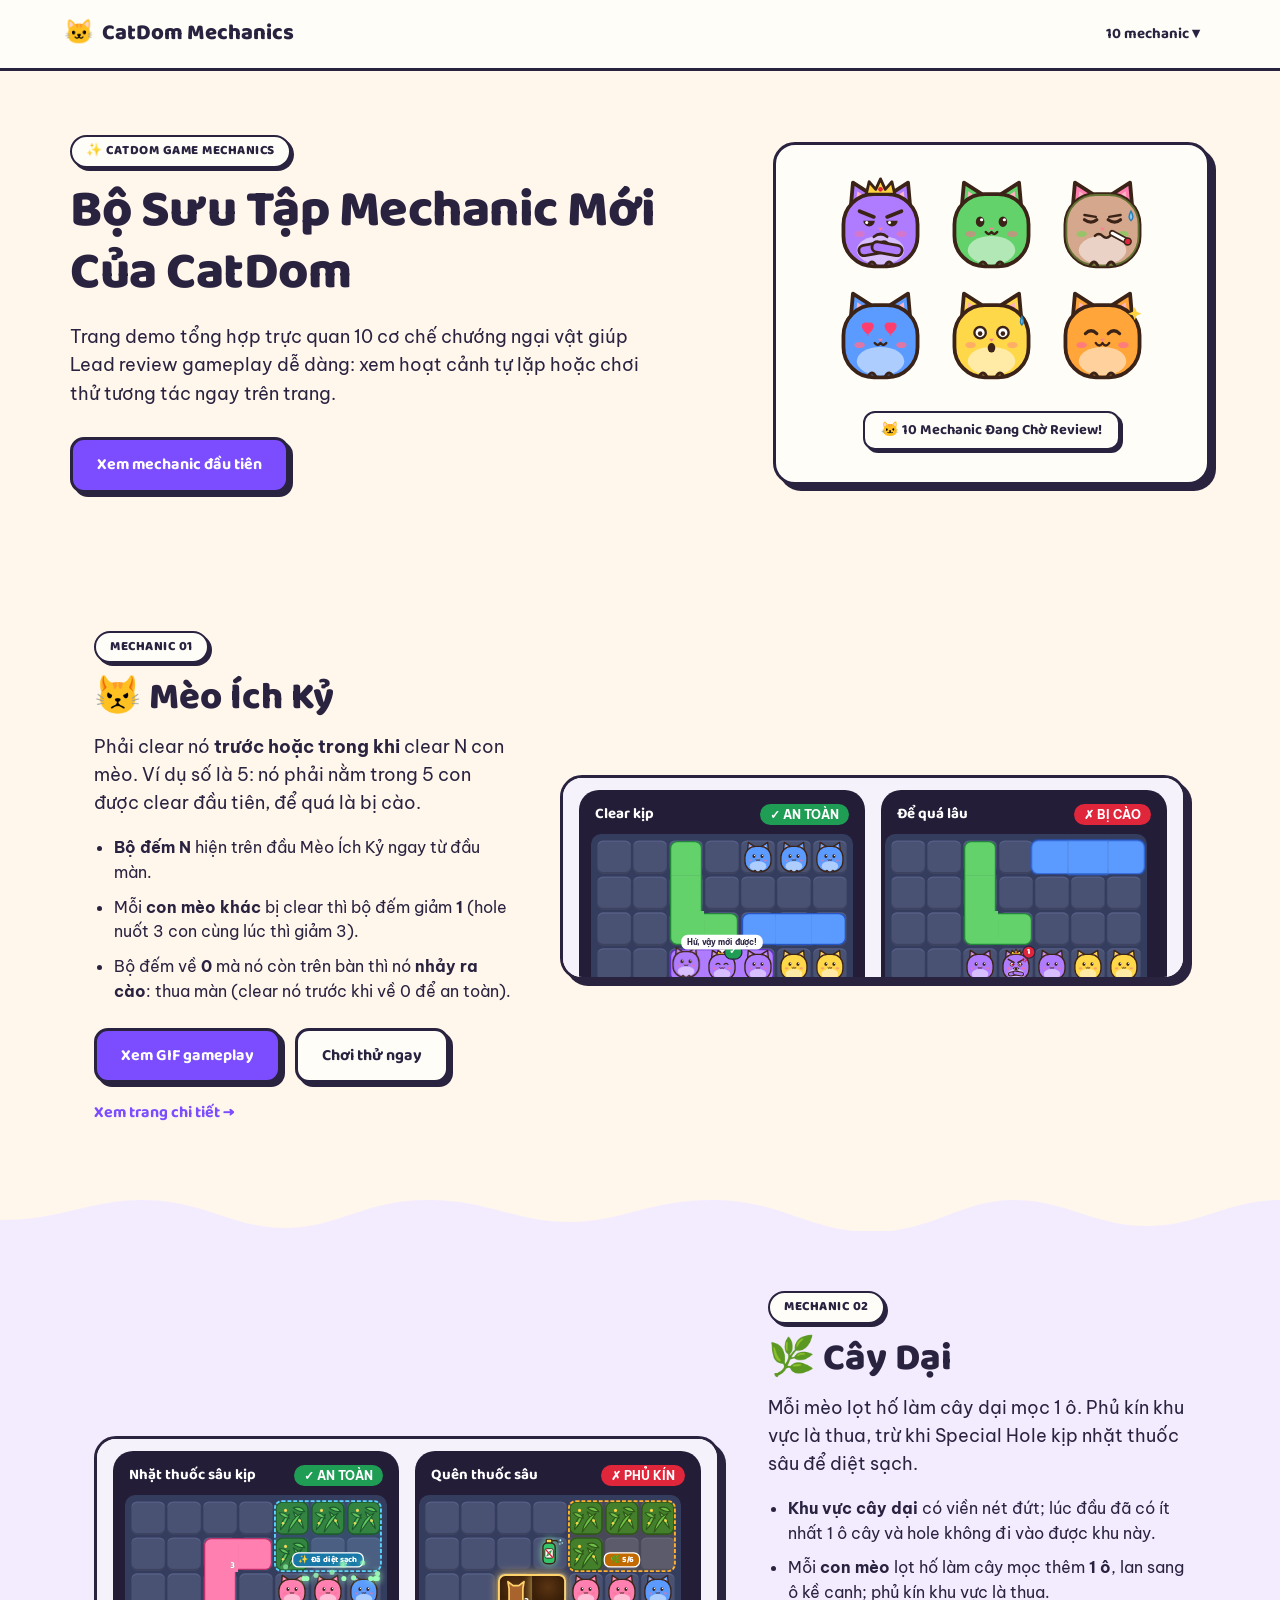
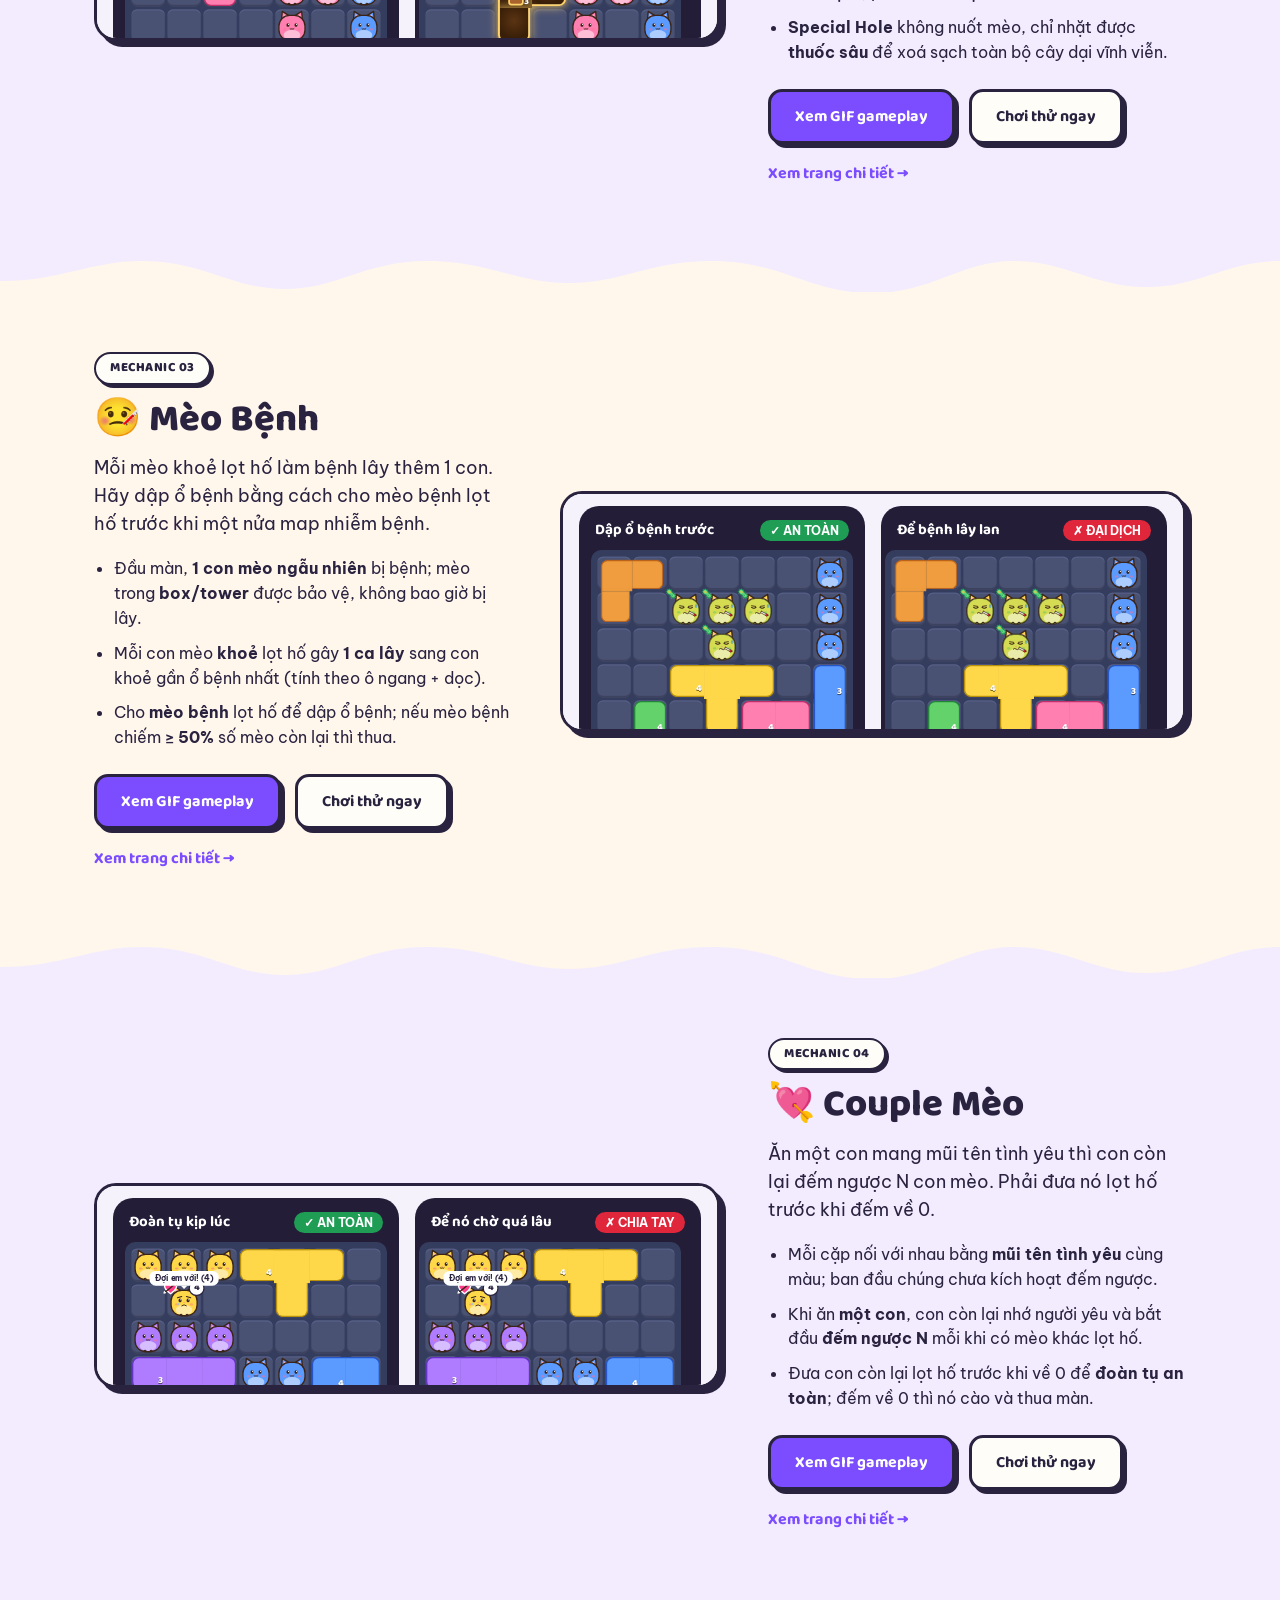
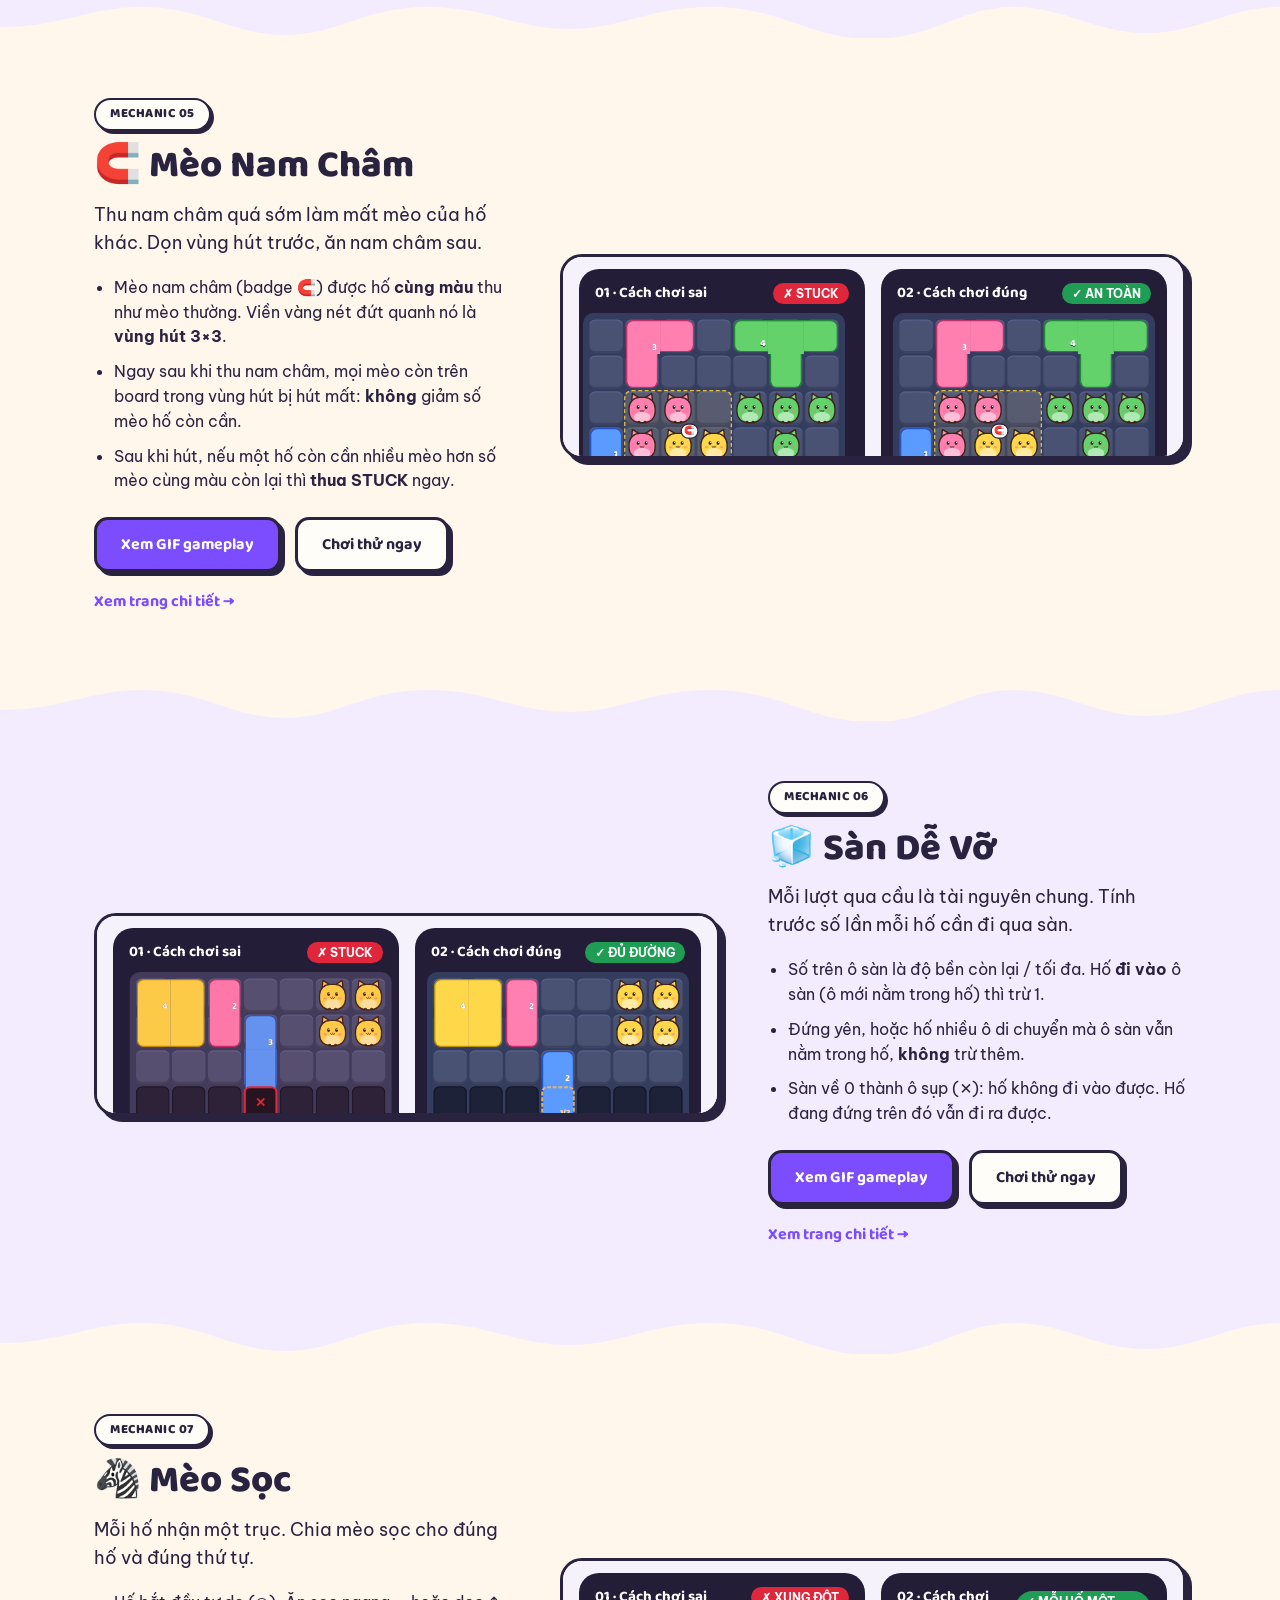
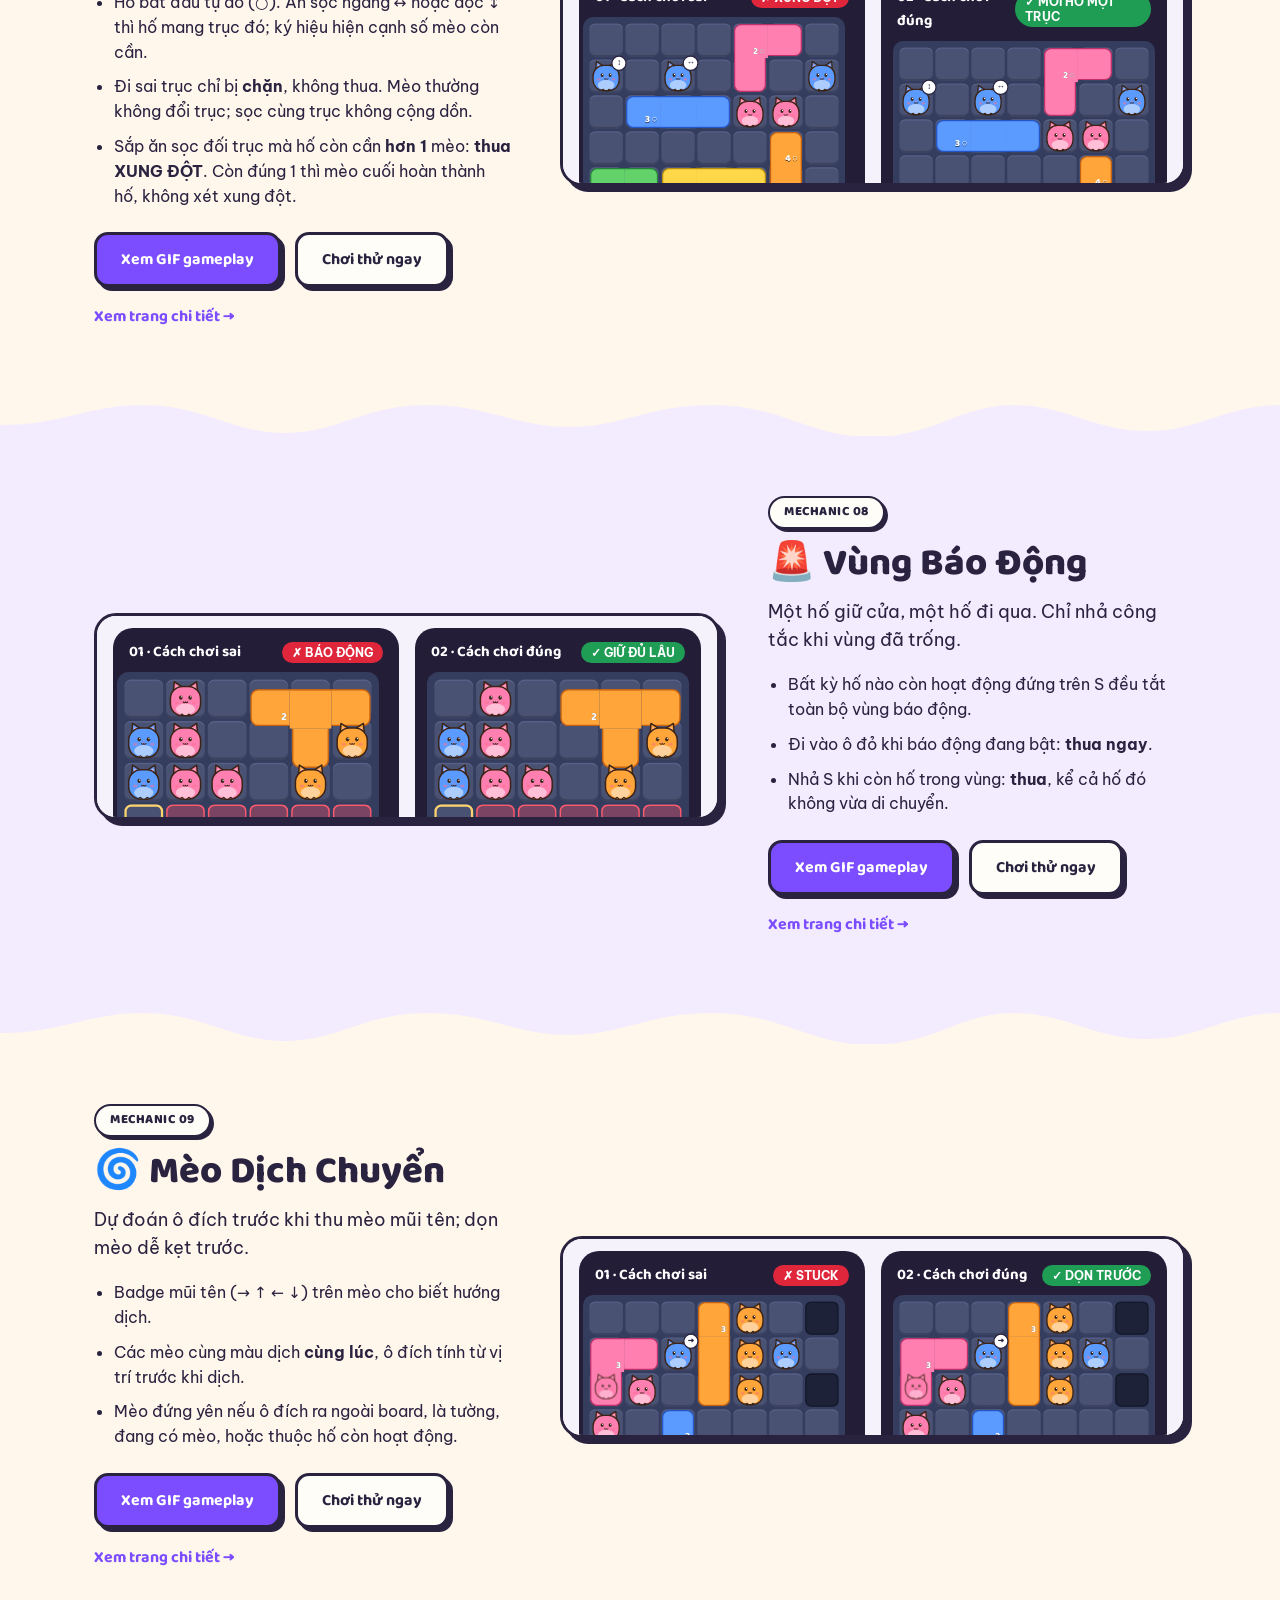
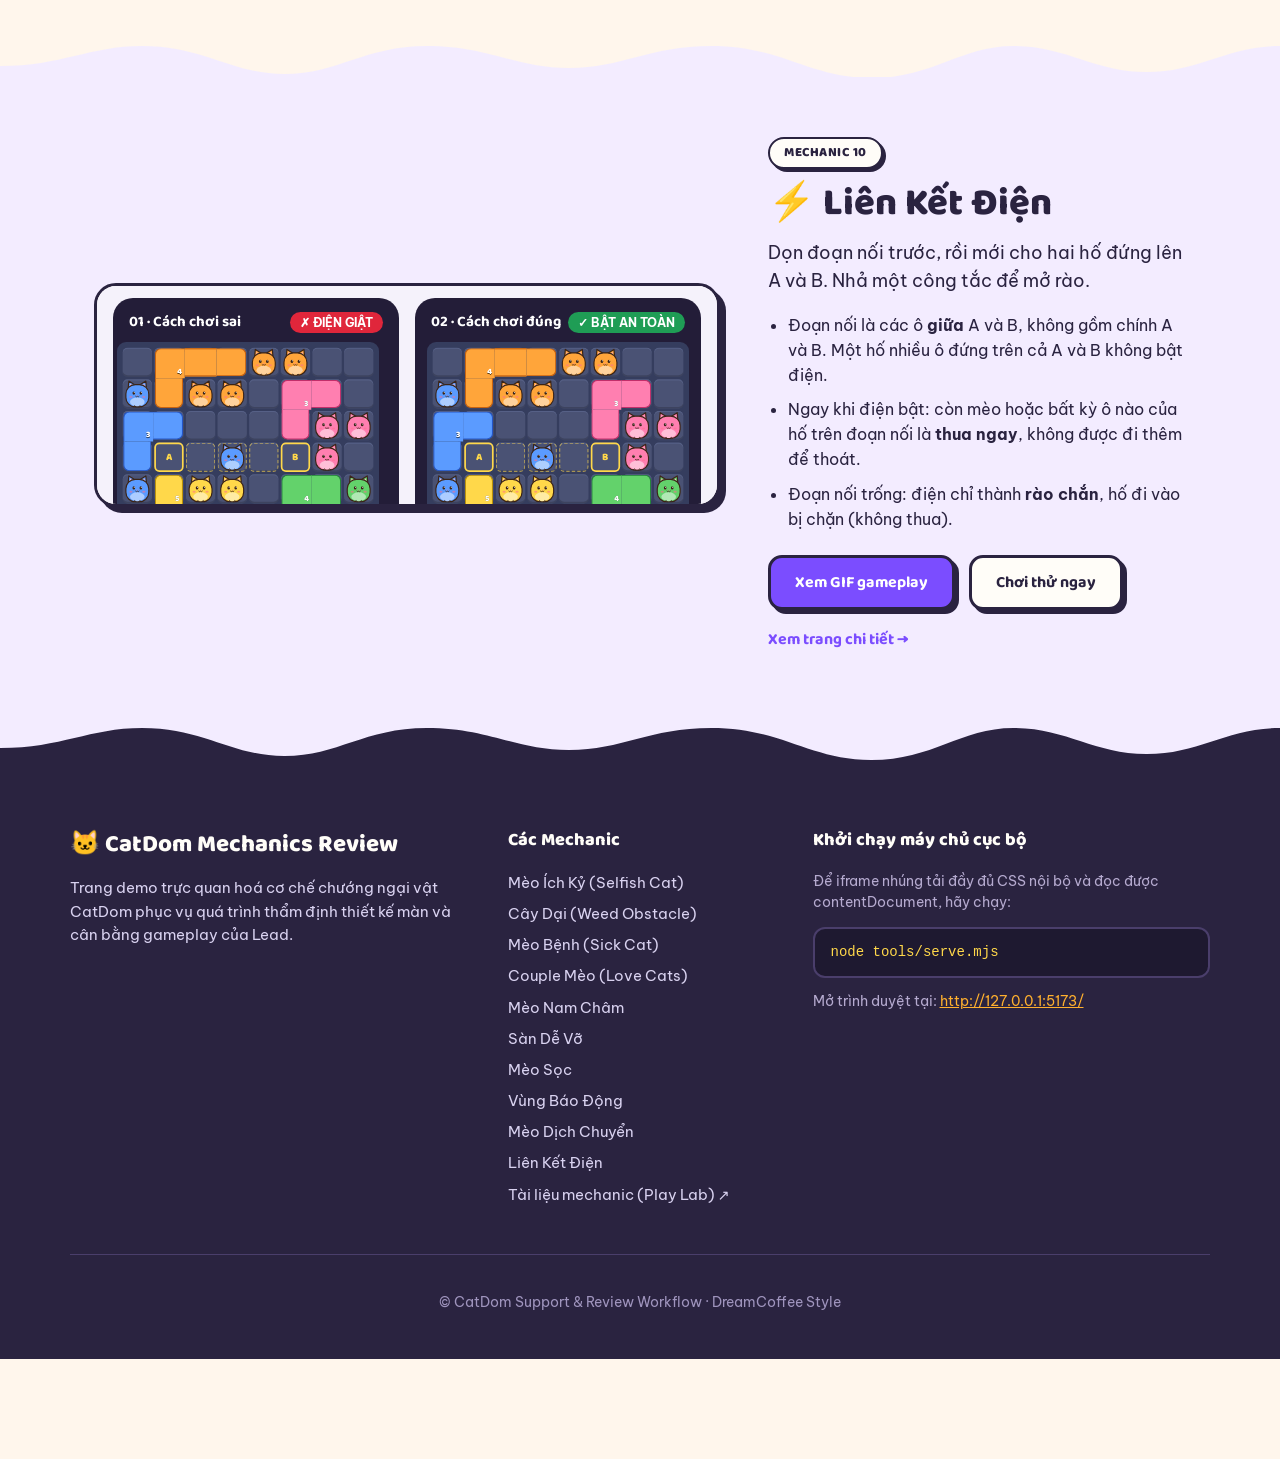
==== commit 5762e037: "[worker] NAV-2: NAV-2: gộp 10 mechanic, nav trước/sau, GIF gameplay mặc định trên trang chủ" ====
--- a/index.html
+++ b/index.html
@@ -741,17 +741,12 @@
     <a href="#" class="logo"><span>🐱</span> CatDom Mechanics</a>
     <nav class="main-nav" aria-label="Các mechanic">
       <div class="nav-group">
-        <button type="button" class="nav-toggle">Bộ 1 · 4 mechanic ▾</button>
+        <button type="button" class="nav-toggle">10 mechanic ▾</button>
         <div class="nav-menu">
           <a href="#selfish">Mèo Ích Kỷ</a>
           <a href="#weed">Cây Dại</a>
           <a href="#sick">Mèo Bệnh</a>
           <a href="#couple">Couple Mèo</a>
-        </div>
-      </div>
-      <div class="nav-group">
-        <button type="button" class="nav-toggle">Bộ 2 · 6 mechanic ▾</button>
-        <div class="nav-menu">
           <a href="#magnet">Mèo Nam Châm</a>
           <a href="#fragile-floor">Sàn Dễ Vỡ</a>
           <a href="#stripe-cat">Mèo Sọc</a>
@@ -774,7 +769,6 @@
         <p class="hero-desc">Trang demo tổng hợp trực quan 10 cơ chế chướng ngại vật giúp Lead review gameplay dễ dàng: xem hoạt cảnh tự lặp hoặc chơi thử tương tác ngay trên trang.</p>
         <div class="hero-btns">
           <a href="#selfish" class="btn btn-primary">Xem mechanic đầu tiên</a>
-          <a href="#magnet" class="btn btn-secondary">Xem bộ 2 · 6 mechanic mới</a>
         </div>
       </div>
       <div class="hero-visual">
@@ -1342,6 +1336,20 @@
     }
   });
 
+  // GIF gameplay là mặc định: tự bật khi section sắp cuộn tới
+  const sections = document.querySelectorAll('section.mech');
+  function autoGif(id) { if (!currentModes[id]) showDemo(id, 'gif'); }
+  if ('IntersectionObserver' in window) {
+    const io = new IntersectionObserver(function(entries) {
+      entries.forEach(function(entry) {
+        if (entry.isIntersecting) { io.unobserve(entry.target); autoGif(entry.target.id); }
+      });
+    }, { rootMargin: '400px 0px' });
+    sections.forEach(function(sec) { io.observe(sec); });
+  } else {
+    sections.forEach(function(sec) { autoGif(sec.id); });
+  }
+
   // Vẽ ảnh minh hoạ bằng CatDom.catSVG
   renderIllustrations();
 });
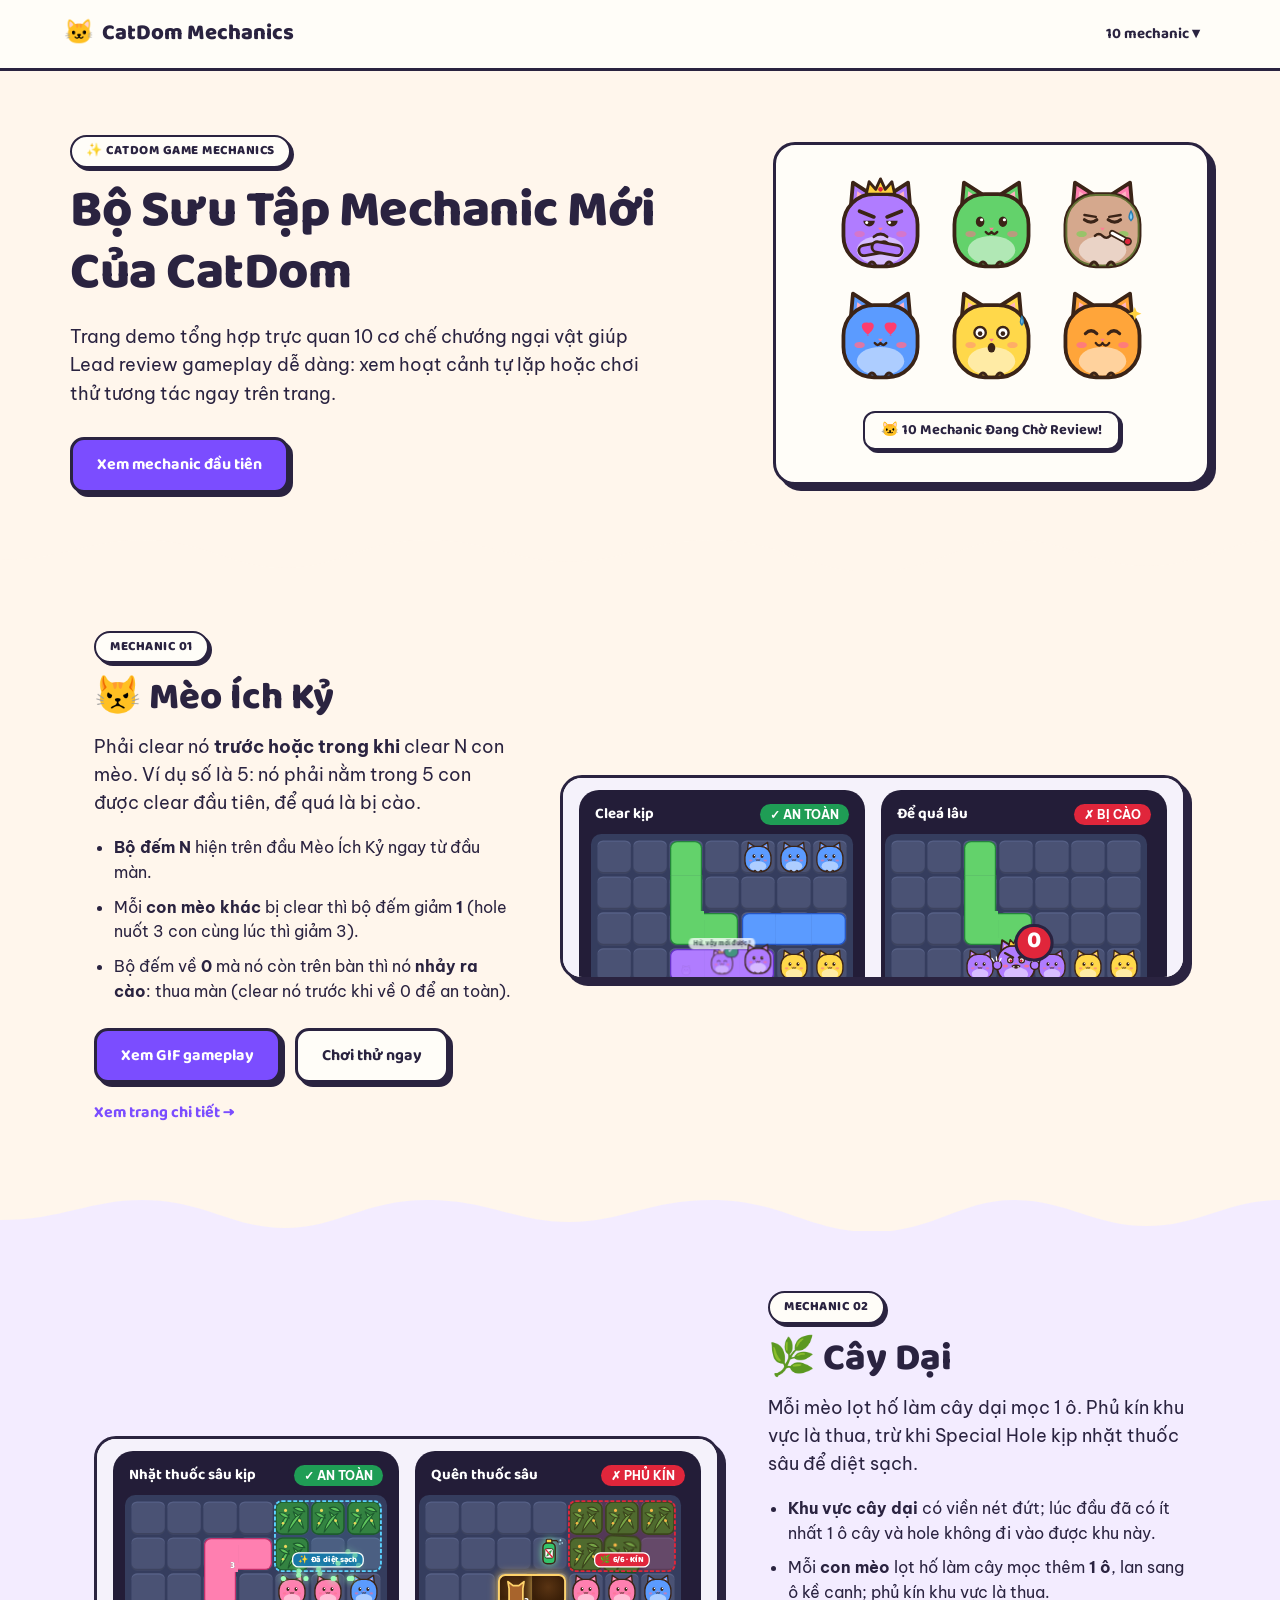
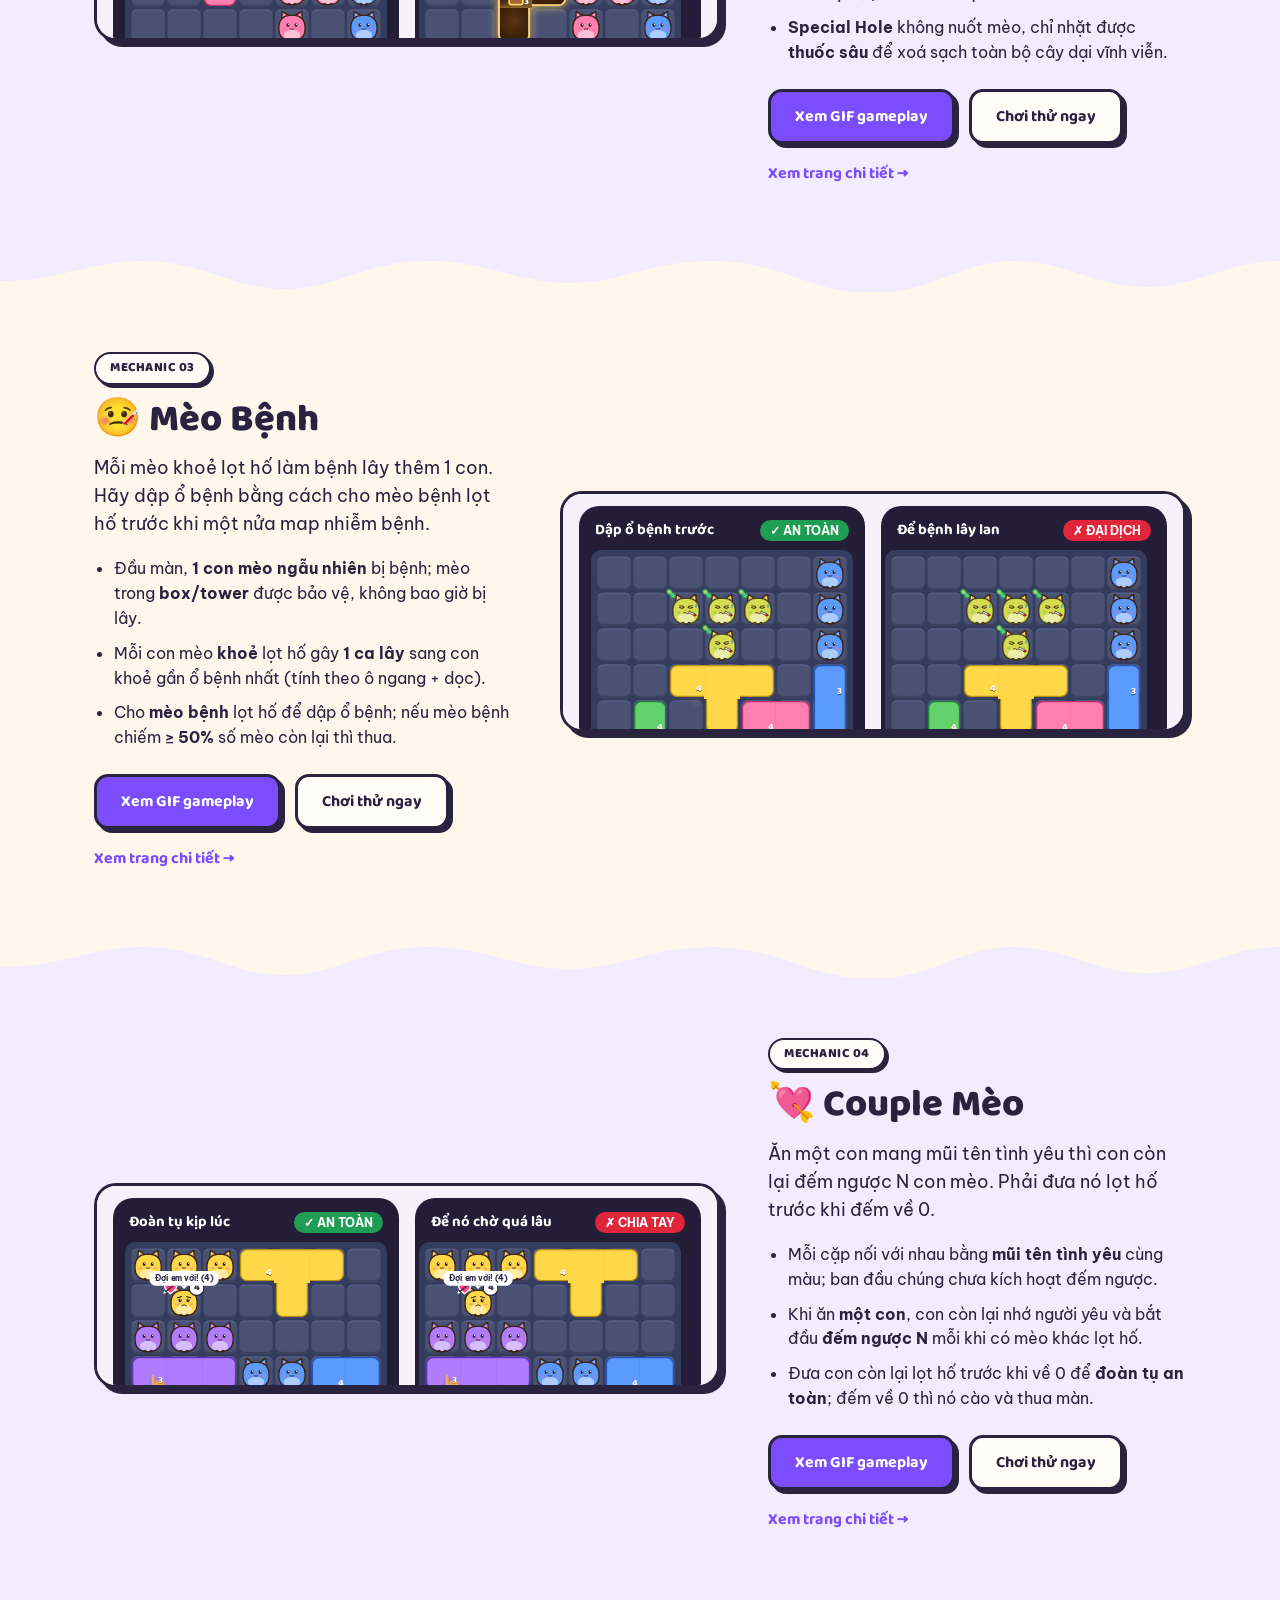
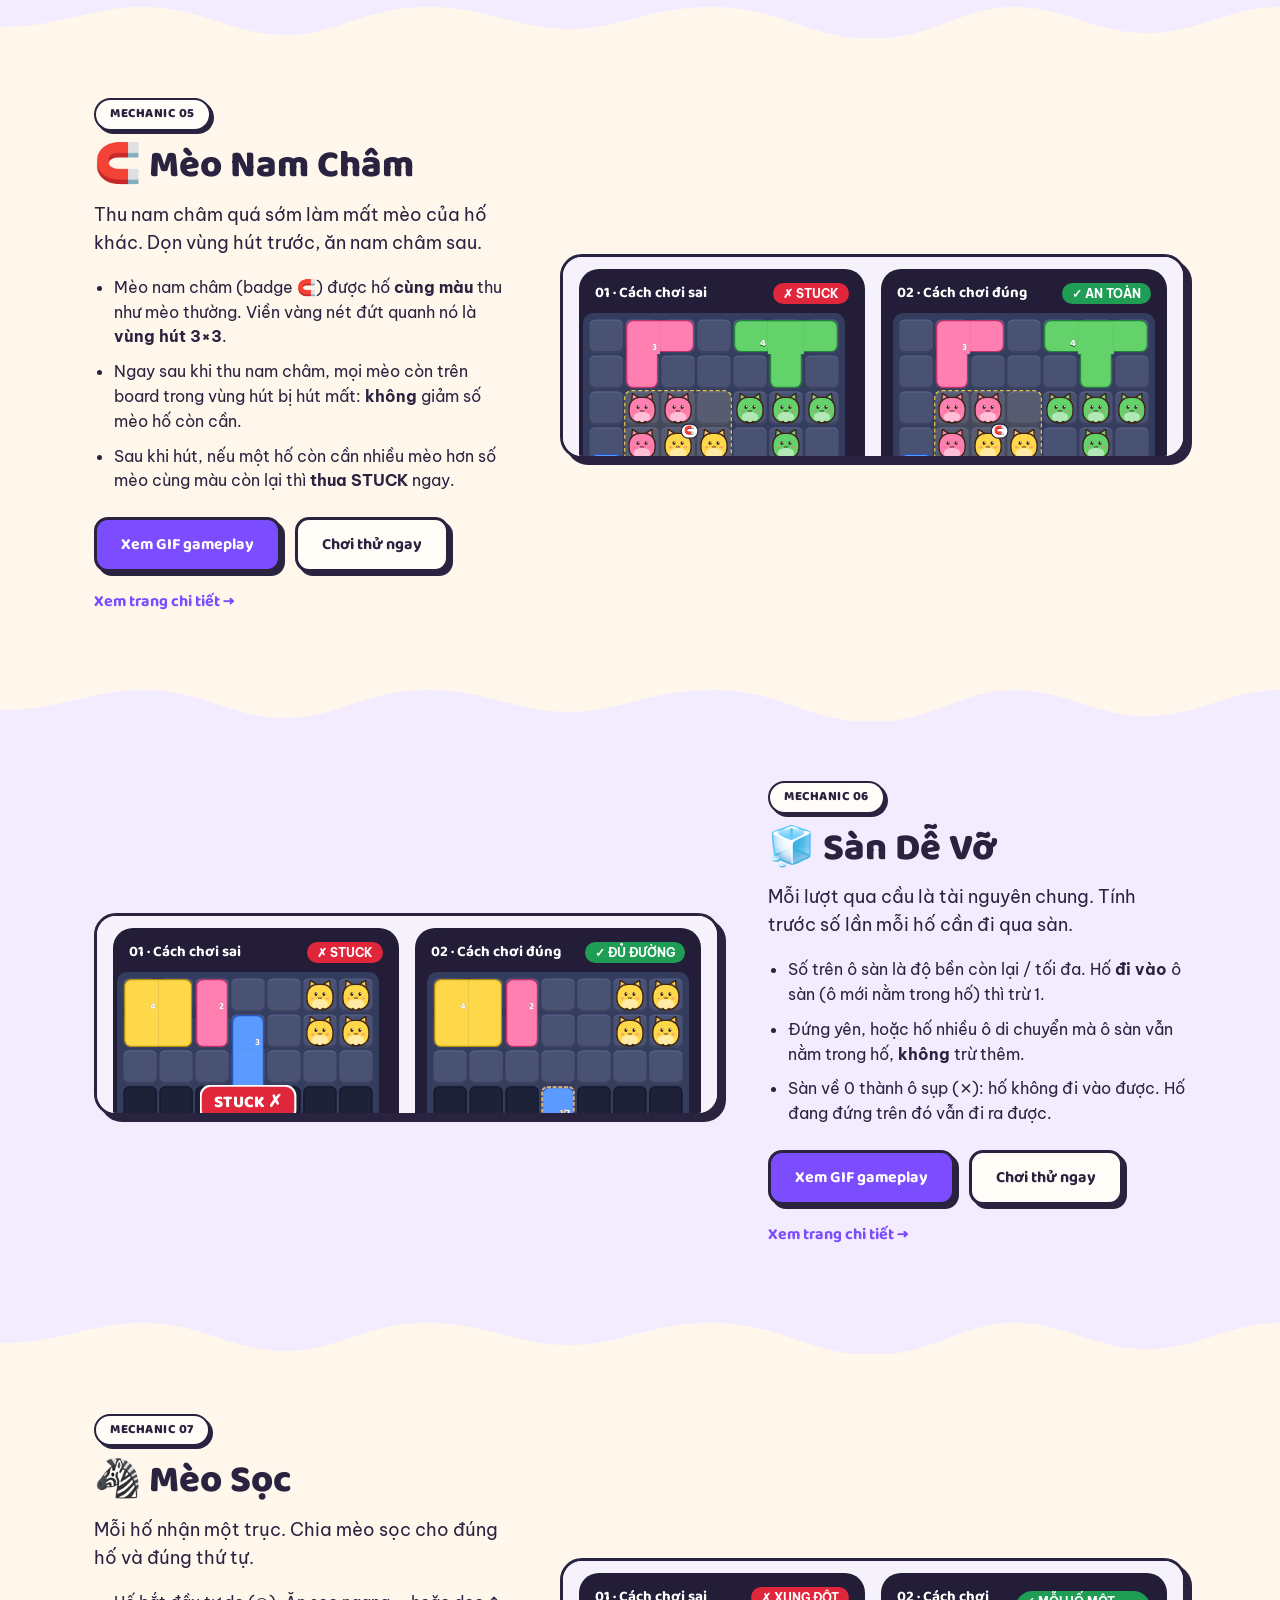
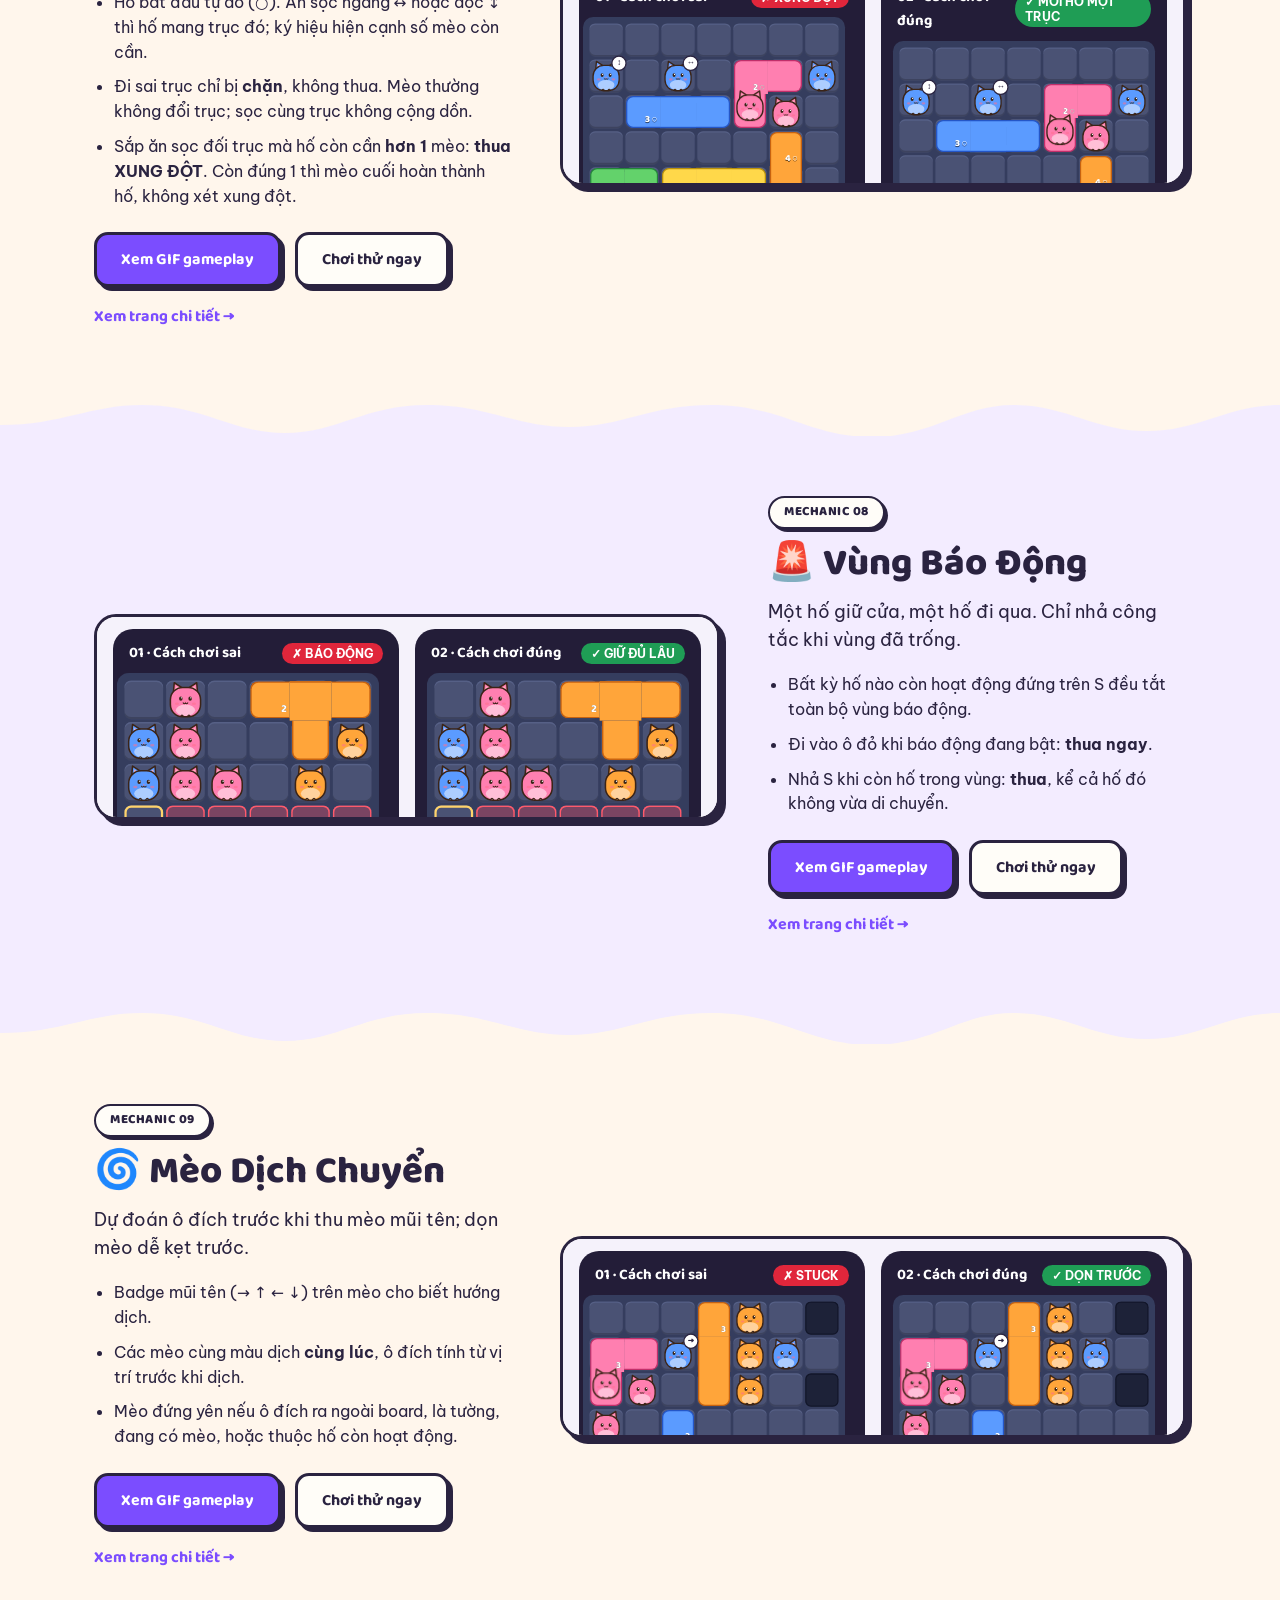
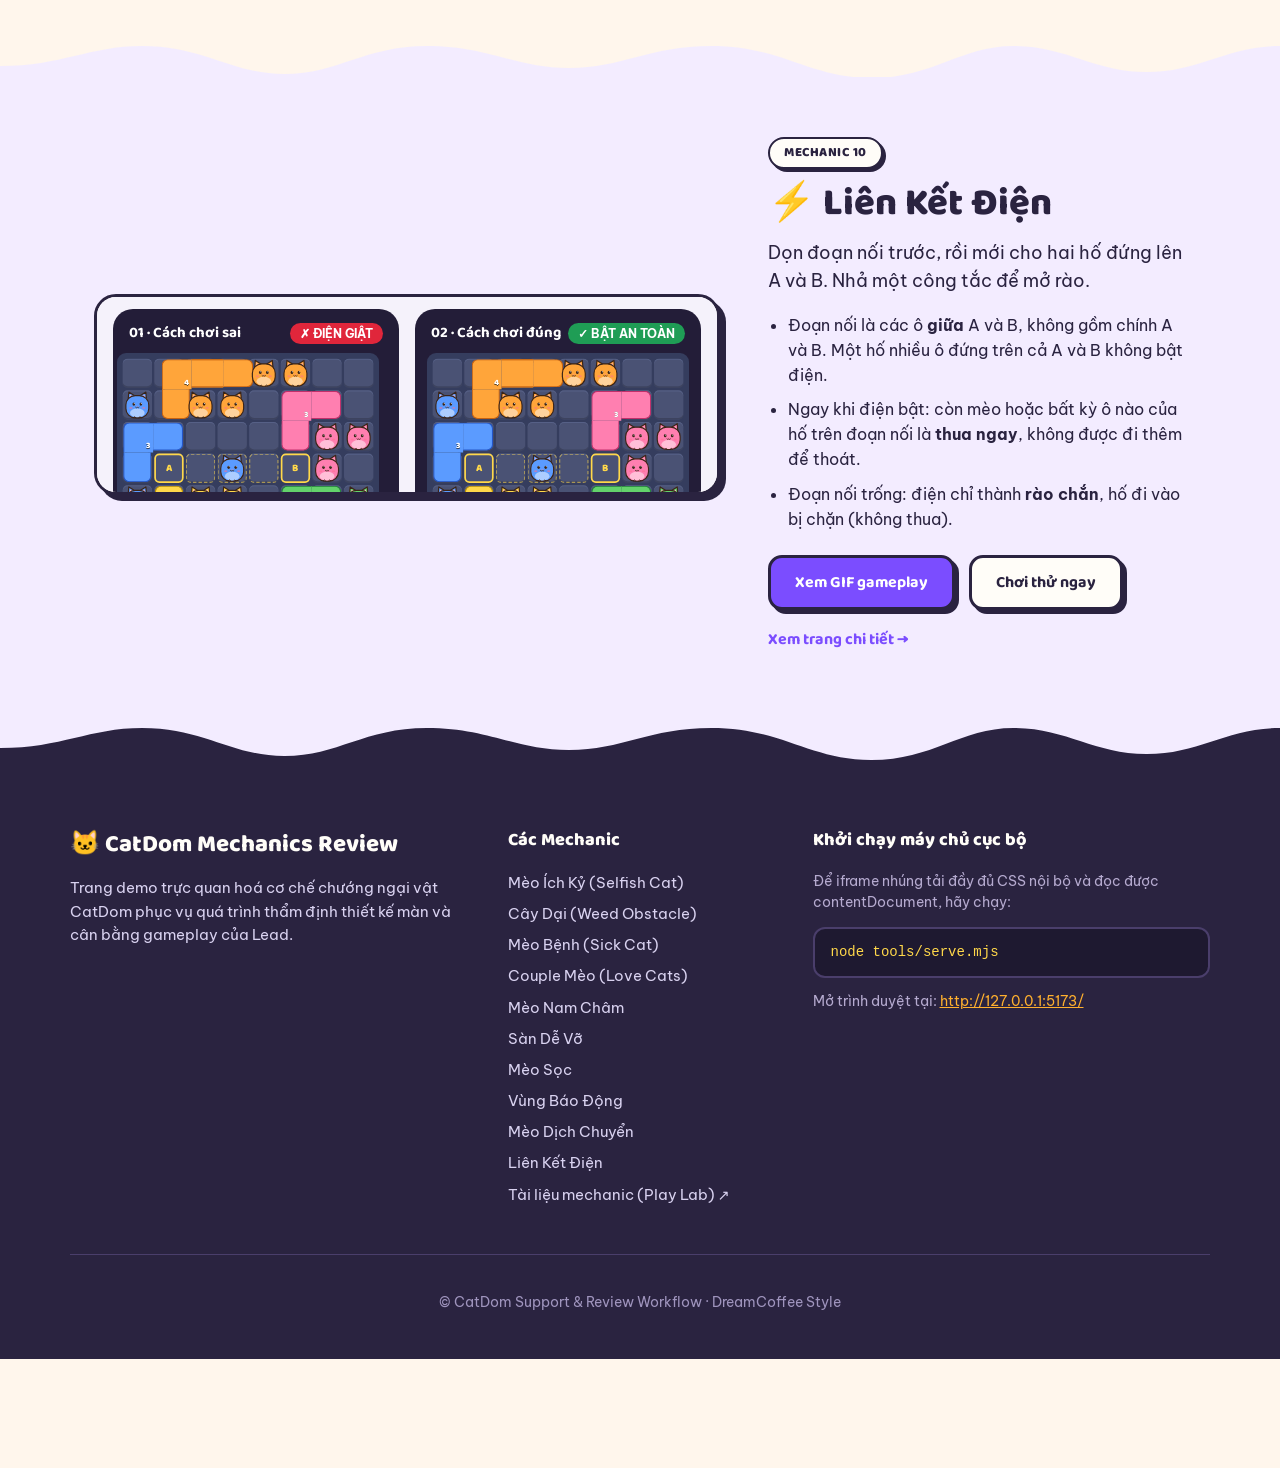
==== commit 4547e4d1: "[worker] NAV-3: NAV-3: chơi thử nhúng trên trang chủ nhỏ như board GIF" ====
--- a/index.html
+++ b/index.html
@@ -1247,7 +1247,13 @@
     style.textContent = `header.topbar{display:none!important}
 main{padding-top:12px!important}
 main>*:not(${sel}){display:none!important}
-.demos{grid-template-columns:repeat(2,minmax(0,1fr))!important}`;
+.demos{grid-template-columns:repeat(2,minmax(0,1fr))!important}
+.card.play{grid-template-columns:minmax(0,1fr) minmax(0,1fr)!important;gap:12px!important;padding:12px!important}
+.card.play .panel{gap:8px!important}
+.card.play .hint{font-size:12.5px!important}
+.card.play .stat strong{font-size:18px!important}
+.card.play .log{height:96px!important}
+@media (max-width:520px){.card.play{grid-template-columns:1fr!important}.card.play .stage-wrap{max-width:240px!important}}`;
     if (noticeEl) noticeEl.hidden = true;
 
     measureFrame(iframe, doc);
